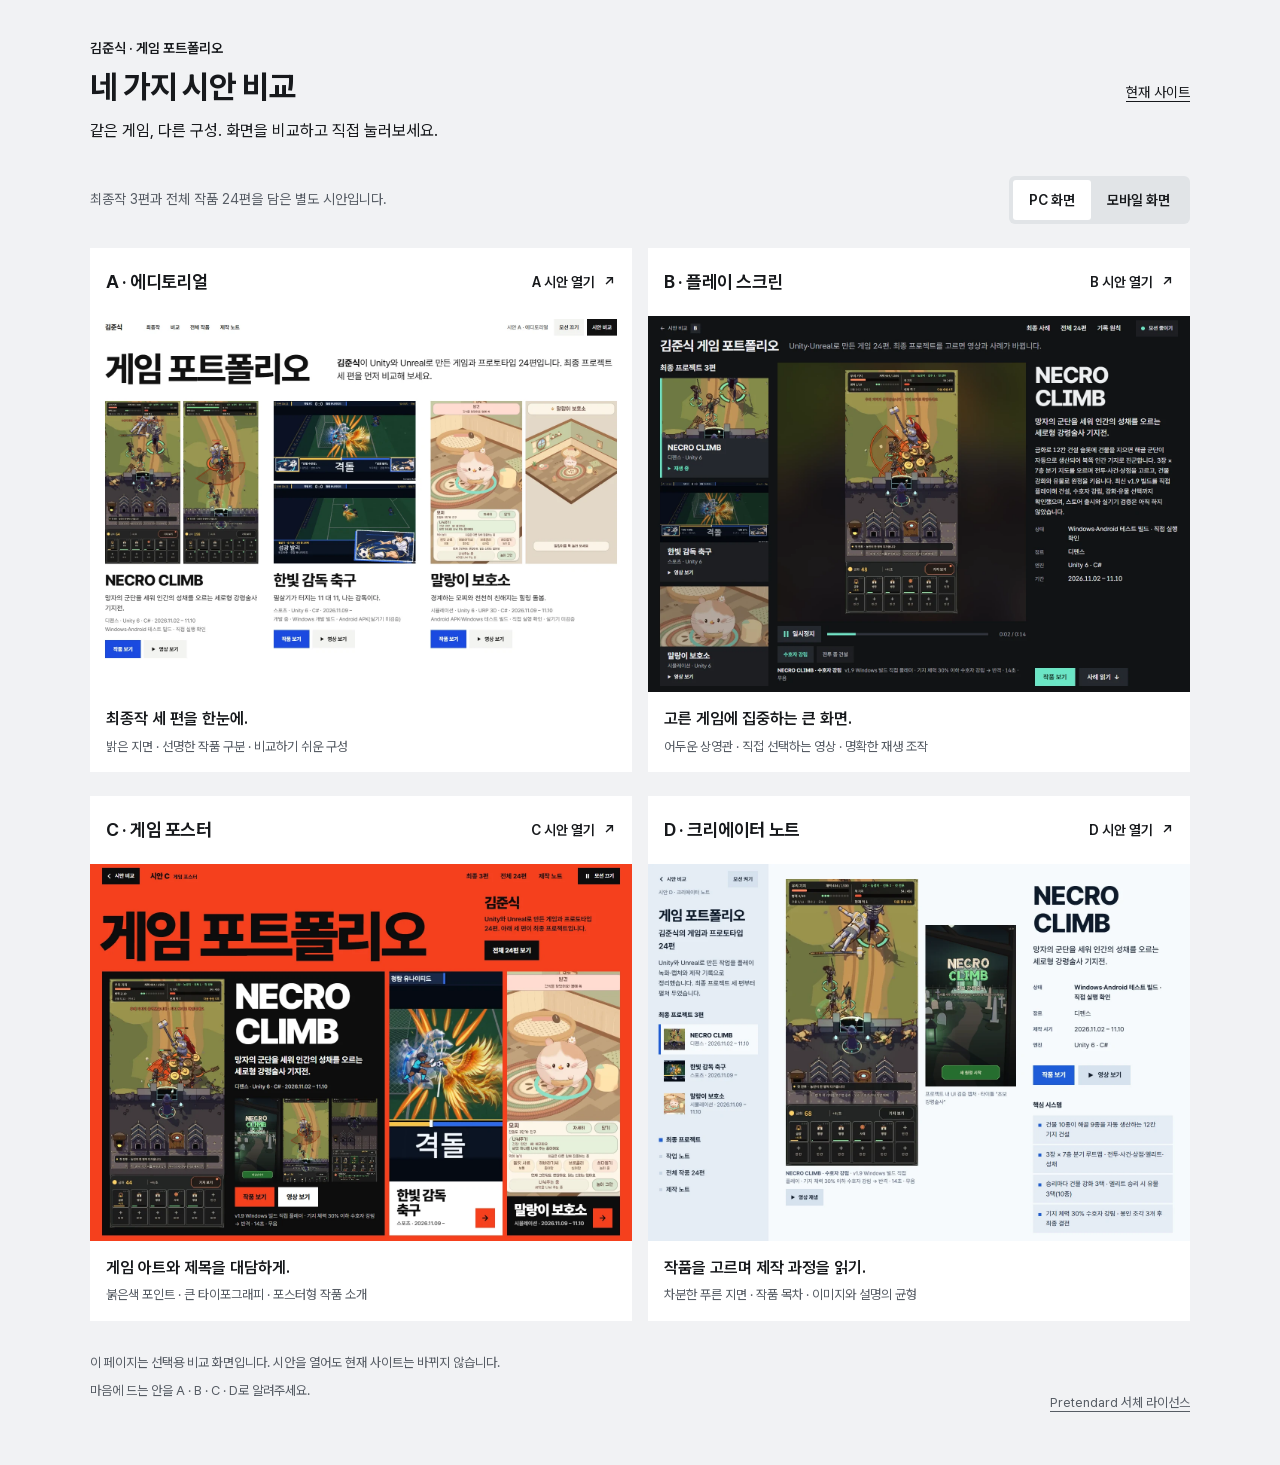
==== concepts/round-2/index.html @ 88f02610 "Add four distinct interactive portfolio design proposals" ====
<!doctype html>
<html lang="ko">
<head>
  <meta charset="utf-8">
  <meta name="viewport" content="width=device-width, initial-scale=1">
  <meta name="robots" content="noindex, nofollow">
  <meta name="theme-color" content="#f1f2f4">
  <title>네 가지 시안 비교 · 김준식 게임 포트폴리오</title>
  <link rel="stylesheet" href="../../fonts/pretendard-variable.css">
  <link rel="stylesheet" href="compare.css">
  <script src="compare.js" defer></script>
</head>
<body>
  <a class="skip" href="#concepts">시안으로 건너뛰기</a>
  <main>
    <header class="intro">
      <div><p class="owner">김준식 · 게임 포트폴리오</p><h1>네 가지 시안 비교</h1><p class="summary">같은 게임, 다른 구성. 화면을 비교하고 직접 눌러보세요.</p></div>
      <a class="current" href="../../">현재 사이트</a>
    </header>
    <section class="toolbar" aria-label="미리보기 설정">
      <p>최종작 3편과 전체 작품 24편을 담은 별도 시안입니다.</p>
      <div class="view-switch" role="group" aria-label="미리보기 화면 크기">
        <button type="button" data-mode="desktop" aria-pressed="true">PC 화면</button>
        <button type="button" data-mode="mobile" aria-pressed="false">모바일 화면</button>
      </div>
    </section>
    <div class="concepts" id="concepts">
      <article class="concept" id="a">
        <header class="concept-heading"><h2>A · 에디토리얼</h2><a href="a/">A 시안 열기 <span aria-hidden="true">↗</span></a></header>
        <button class="preview" type="button" data-preview="a" aria-label="A 에디토리얼 PC 화면 크게 보기"><img src="previews/a-desktop.webp" alt="A 에디토리얼 시안의 실제 PC 화면" width="1440" height="1000"></button>
        <div class="description"><p>최종작 세 편을 한눈에.</p><span>밝은 지면 · 선명한 작품 구분 · 비교하기 쉬운 구성</span></div>
      </article>
      <article class="concept" id="b">
        <header class="concept-heading"><h2>B · 플레이 스크린</h2><a href="b/">B 시안 열기 <span aria-hidden="true">↗</span></a></header>
        <button class="preview" type="button" data-preview="b" aria-label="B 플레이 스크린 PC 화면 크게 보기"><img src="previews/b-desktop.webp" alt="B 플레이 스크린 시안의 실제 PC 화면" width="1440" height="1000"></button>
        <div class="description"><p>고른 게임에 집중하는 큰 화면.</p><span>어두운 상영관 · 직접 선택하는 영상 · 명확한 재생 조작</span></div>
      </article>
      <article class="concept" id="c">
        <header class="concept-heading"><h2>C · 게임 포스터</h2><a href="c/">C 시안 열기 <span aria-hidden="true">↗</span></a></header>
        <button class="preview" type="button" data-preview="c" aria-label="C 게임 포스터 PC 화면 크게 보기"><img src="previews/c-desktop.webp" alt="C 게임 포스터 시안의 실제 PC 화면" width="1440" height="1000"></button>
        <div class="description"><p>게임 아트와 제목을 대담하게.</p><span>붉은색 포인트 · 큰 타이포그래피 · 포스터형 작품 소개</span></div>
      </article>
      <article class="concept" id="d">
        <header class="concept-heading"><h2>D · 크리에이터 노트</h2><a href="d/">D 시안 열기 <span aria-hidden="true">↗</span></a></header>
        <button class="preview" type="button" data-preview="d" aria-label="D 크리에이터 노트 PC 화면 크게 보기"><img src="previews/d-desktop.webp" alt="D 크리에이터 노트 시안의 실제 PC 화면" width="1440" height="1000"></button>
        <div class="description"><p>작품을 고르며 제작 과정을 읽기.</p><span>차분한 푸른 지면 · 작품 목차 · 이미지와 설명의 균형</span></div>
      </article>
    </div>
    <footer><p>이 페이지는 선택용 비교 화면입니다. 시안을 열어도 현재 사이트는 바뀌지 않습니다.</p><p>마음에 드는 안을 A · B · C · D로 알려주세요.</p><a href="../../fonts/LICENSE.txt">Pretendard 서체 라이선스</a></footer>
  </main>
  <dialog id="previewDialog" aria-labelledby="previewTitle">
    <div class="dialog-bar"><h2 id="previewTitle">시안 미리보기</h2><div><a id="previewLink" href="a/">시안 직접 열기</a><button id="closePreview" type="button">닫기 <span aria-hidden="true">×</span></button></div></div>
    <div class="dialog-canvas"><img id="largePreview" alt=""></div>
  </dialog>
</body>
</html>
---- fonts/pretendard-variable.css ----
/*
Copyright (c) 2021 Kil Hyung-jin, with Reserved Font Name Pretendard.
https://github.com/orioncactus/pretendard

This Font Software is licensed under the SIL Open Font License, Version 1.1.
This license is copied below, and is also available with a FAQ at:
http://scripts.sil.org/OFL
*/
/* [0] */
@font-face {
	font-family: 'Pretendard Variable';
	font-style: normal;
	font-display: swap;
	font-weight: 45 920;
	src: url(woff2-dynamic-subset/PretendardVariable.subset.0.woff2) format('woff2-variations');
	unicode-range: U+f9ca-fa0b, U+ff03-ff05, U+ff07, U+ff0a-ff0b, U+ff0d-ff19, U+ff1b, U+ff1d, U+ff20-ff5b, U+ff5d, U+ffe0-ffe3, U+ffe5-ffe6;
}

/* [1] */
@font-face {
	font-family: 'Pretendard Variable';
	font-style: normal;
	font-display: swap;
	font-weight: 45 920;
	src: url(woff2-dynamic-subset/PretendardVariable.subset.1.woff2) format('woff2-variations');
	unicode-range: U+d723-d728, U+d72a-d733, U+d735-d748, U+d74a-d74f, U+d752-d753, U+d755-d757, U+d75a-d75f, U+d762-d764, U+d766-d768, U+d76a-d76b, U+d76d-d76f, U+d771-d787, U+d789-d78b, U+d78d-d78f, U+d791-d797, U+d79a, U+d79c, U+d79e-d7a3, U+f900-f909, U+f90b-f92e;
}

/* [2] */
@font-face {
	font-family: 'Pretendard Variable';
	font-style: normal;
	font-display: swap;
	font-weight: 45 920;
	src: url(woff2-dynamic-subset/PretendardVariable.subset.2.woff2) format('woff2-variations');
	unicode-range: U+d679-d68b, U+d68e-d69e, U+d6a0, U+d6a2-d6a7, U+d6a9-d6c3, U+d6c6-d6c7, U+d6c9-d6cb, U+d6cd-d6d3, U+d6d5-d6d6, U+d6d8-d6e3, U+d6e5-d6e7, U+d6e9-d6fb, U+d6fd-d717, U+d719-d71f, U+d721-d722;
}

/* [3] */
@font-face {
	font-family: 'Pretendard Variable';
	font-style: normal;
	font-display: swap;
	font-weight: 45 920;
	src: url(woff2-dynamic-subset/PretendardVariable.subset.3.woff2) format('woff2-variations');
	unicode-range: U+d5bc-d5c7, U+d5ca-d5cb, U+d5cd-d5cf, U+d5d1-d5d7, U+d5d9-d5da, U+d5dc, U+d5de-d5e3, U+d5e6-d5e7, U+d5e9-d5eb, U+d5ed-d5f6, U+d5f8, U+d5fa-d5ff, U+d602-d603, U+d605-d607, U+d609-d60f, U+d612-d613, U+d616-d61b, U+d61d-d637, U+d63a-d63b, U+d63d-d63f, U+d641-d647, U+d64a-d64c, U+d64e-d653, U+d656-d657, U+d659-d65b, U+d65d-d666, U+d668, U+d66a-d678;
}

/* [4] */
@font-face {
	font-family: 'Pretendard Variable';
	font-style: normal;
	font-display: swap;
	font-weight: 45 920;
	src: url(woff2-dynamic-subset/PretendardVariable.subset.4.woff2) format('woff2-variations');
	unicode-range: U+d507, U+d509-d50b, U+d50d-d513, U+d515-d53b, U+d53e-d53f, U+d541-d543, U+d545-d54c, U+d54e, U+d550, U+d552-d557, U+d55a-d55b, U+d55d-d55f, U+d561-d564, U+d566-d567, U+d56a, U+d56c, U+d56e-d573, U+d576-d577, U+d579-d583, U+d585-d586, U+d58a-d5a4, U+d5a6-d5bb;
}

/* [5] */
@font-face {
	font-family: 'Pretendard Variable';
	font-style: normal;
	font-display: swap;
	font-weight: 45 920;
	src: url(woff2-dynamic-subset/PretendardVariable.subset.5.woff2) format('woff2-variations');
	unicode-range: U+d464-d477, U+d47a-d47b, U+d47d-d47f, U+d481-d487, U+d489-d48a, U+d48c, U+d48e-d4e7, U+d4e9-d503, U+d505-d506;
}

/* [6] */
@font-face {
	font-family: 'Pretendard Variable';
	font-style: normal;
	font-display: swap;
	font-weight: 45 920;
	src: url(woff2-dynamic-subset/PretendardVariable.subset.6.woff2) format('woff2-variations');
	unicode-range: U+d3bf-d3c7, U+d3ca-d3cf, U+d3d1-d3eb, U+d3ee-d3ef, U+d3f1-d3f3, U+d3f5-d3fb, U+d3fd-d400, U+d402-d45b, U+d45d-d463;
}

/* [7] */
@font-face {
	font-family: 'Pretendard Variable';
	font-style: normal;
	font-display: swap;
	font-weight: 45 920;
	src: url(woff2-dynamic-subset/PretendardVariable.subset.7.woff2) format('woff2-variations');
	unicode-range: U+d2ff, U+d302-d304, U+d306-d30b, U+d30f, U+d311-d313, U+d315-d31b, U+d31e, U+d322-d324, U+d326-d327, U+d32a-d32b, U+d32d-d32f, U+d331-d337, U+d339-d33c, U+d33e-d37b, U+d37e-d37f, U+d381-d383, U+d385-d38b, U+d38e-d390, U+d392-d397, U+d39a-d39b, U+d39d-d39f, U+d3a1-d3a7, U+d3a9-d3aa, U+d3ac, U+d3ae-d3b3, U+d3b5-d3b7, U+d3b9-d3bb, U+d3bd-d3be;
}

/* [8] */
@font-face {
	font-family: 'Pretendard Variable';
	font-style: normal;
	font-display: swap;
	font-weight: 45 920;
	src: url(woff2-dynamic-subset/PretendardVariable.subset.8.woff2) format('woff2-variations');
	unicode-range: U+d257-d27f, U+d281-d29b, U+d29d-d29f, U+d2a1-d2ab, U+d2ad-d2b7, U+d2ba-d2bb, U+d2bd-d2bf, U+d2c1-d2c7, U+d2c9-d2ef, U+d2f2-d2f3, U+d2f5-d2f7, U+d2f9-d2fe;
}

/* [9] */
@font-face {
	font-family: 'Pretendard Variable';
	font-style: normal;
	font-display: swap;
	font-weight: 45 920;
	src: url(woff2-dynamic-subset/PretendardVariable.subset.9.woff2) format('woff2-variations');
	unicode-range: U+d1b4, U+d1b6-d1f3, U+d1f5-d22b, U+d22e-d22f, U+d231-d233, U+d235-d23b, U+d23d-d240, U+d242-d256;
}

/* [10] */
@font-face {
	font-family: 'Pretendard Variable';
	font-style: normal;
	font-display: swap;
	font-weight: 45 920;
	src: url(woff2-dynamic-subset/PretendardVariable.subset.10.woff2) format('woff2-variations');
	unicode-range: U+d105-d12f, U+d132-d133, U+d135-d137, U+d139-d13f, U+d141-d142, U+d144, U+d146-d14b, U+d14e-d14f, U+d151-d153, U+d155-d15b, U+d15e-d187, U+d189-d19f, U+d1a2-d1a3, U+d1a5-d1a7, U+d1a9-d1af, U+d1b2-d1b3;
}

/* [11] */
@font-face {
	font-family: 'Pretendard Variable';
	font-style: normal;
	font-display: swap;
	font-weight: 45 920;
	src: url(woff2-dynamic-subset/PretendardVariable.subset.11.woff2) format('woff2-variations');
	unicode-range: U+d04b-d04f, U+d051-d057, U+d059-d06b, U+d06d-d06f, U+d071-d073, U+d075-d07b, U+d07e-d0a3, U+d0a6-d0a7, U+d0a9-d0ab, U+d0ad-d0b3, U+d0b6, U+d0b8, U+d0ba-d0bf, U+d0c2-d0c3, U+d0c5-d0c7, U+d0c9-d0cf, U+d0d2, U+d0d6-d0db, U+d0de-d0df, U+d0e1-d0e3, U+d0e5-d0eb, U+d0ee-d0f0, U+d0f2-d104;
}

/* [12] */
@font-face {
	font-family: 'Pretendard Variable';
	font-style: normal;
	font-display: swap;
	font-weight: 45 920;
	src: url(woff2-dynamic-subset/PretendardVariable.subset.12.woff2) format('woff2-variations');
	unicode-range: U+cfa2-cfc3, U+cfc5-cfdf, U+cfe2-cfe3, U+cfe5-cfe7, U+cfe9-cff4, U+cff6-cffb, U+cffd-cfff, U+d001-d003, U+d005-d017, U+d019-d033, U+d036-d037, U+d039-d03b, U+d03d-d04a;
}

/* [13] */
@font-face {
	font-family: 'Pretendard Variable';
	font-style: normal;
	font-display: swap;
	font-weight: 45 920;
	src: url(woff2-dynamic-subset/PretendardVariable.subset.13.woff2) format('woff2-variations');
	unicode-range: U+cef0-cef3, U+cef6, U+cef9-ceff, U+cf01-cf03, U+cf05-cf07, U+cf09-cf0f, U+cf11-cf12, U+cf14-cf1b, U+cf1d-cf1f, U+cf21-cf2f, U+cf31-cf53, U+cf56-cf57, U+cf59-cf5b, U+cf5d-cf63, U+cf66, U+cf68, U+cf6a-cf6f, U+cf71-cf84, U+cf86-cf8b, U+cf8d-cfa1;
}

/* [14] */
@font-face {
	font-family: 'Pretendard Variable';
	font-style: normal;
	font-display: swap;
	font-weight: 45 920;
	src: url(woff2-dynamic-subset/PretendardVariable.subset.14.woff2) format('woff2-variations');
	unicode-range: U+ce3c-ce57, U+ce5a-ce5b, U+ce5d-ce5f, U+ce61-ce67, U+ce6a, U+ce6c, U+ce6e-ce73, U+ce76-ce77, U+ce79-ce7b, U+ce7d-ce83, U+ce85-ce88, U+ce8a-ce8f, U+ce91-ce93, U+ce95-ce97, U+ce99-ce9f, U+cea2, U+cea4-ceab, U+cead-cee3, U+cee6-cee7, U+cee9-ceeb, U+ceed-ceef;
}

/* [15] */
@font-face {
	font-family: 'Pretendard Variable';
	font-style: normal;
	font-display: swap;
	font-weight: 45 920;
	src: url(woff2-dynamic-subset/PretendardVariable.subset.15.woff2) format('woff2-variations');
	unicode-range: U+cd92-cd93, U+cd96-cd97, U+cd99-cd9b, U+cd9d-cda3, U+cda6-cda8, U+cdaa-cdaf, U+cdb1-cdc3, U+cdc5-cdcb, U+cdcd-cde7, U+cde9-ce03, U+ce05-ce1f, U+ce22-ce34, U+ce36-ce3b;
}

/* [16] */
@font-face {
	font-family: 'Pretendard Variable';
	font-style: normal;
	font-display: swap;
	font-weight: 45 920;
	src: url(woff2-dynamic-subset/PretendardVariable.subset.16.woff2) format('woff2-variations');
	unicode-range: U+ccef-cd07, U+cd0a-cd0b, U+cd0d-cd1a, U+cd1c, U+cd1e-cd2b, U+cd2d-cd5b, U+cd5d-cd77, U+cd79-cd91;
}

/* [17] */
@font-face {
	font-family: 'Pretendard Variable';
	font-style: normal;
	font-display: swap;
	font-weight: 45 920;
	src: url(woff2-dynamic-subset/PretendardVariable.subset.17.woff2) format('woff2-variations');
	unicode-range: U+cc3f-cc43, U+cc46-cc47, U+cc49-cc4b, U+cc4d-cc53, U+cc55-cc58, U+cc5a-cc5f, U+cc61-cc97, U+cc9a-cc9b, U+cc9d-cc9f, U+cca1-cca7, U+ccaa, U+ccac, U+ccae-ccb3, U+ccb6-ccb7, U+ccb9-ccbb, U+ccbd-cccf, U+ccd1-cce3, U+cce5-ccee;
}

/* [18] */
@font-face {
	font-family: 'Pretendard Variable';
	font-style: normal;
	font-display: swap;
	font-weight: 45 920;
	src: url(woff2-dynamic-subset/PretendardVariable.subset.18.woff2) format('woff2-variations');
	unicode-range: U+cb91-cbd3, U+cbd5-cbe3, U+cbe5-cc0b, U+cc0e-cc0f, U+cc11-cc13, U+cc15-cc1b, U+cc1d-cc20, U+cc23-cc27, U+cc2a-cc2b, U+cc2d, U+cc2f, U+cc31-cc37, U+cc3a, U+cc3c;
}

/* [19] */
@font-face {
	font-family: 'Pretendard Variable';
	font-style: normal;
	font-display: swap;
	font-weight: 45 920;
	src: url(woff2-dynamic-subset/PretendardVariable.subset.19.woff2) format('woff2-variations');
	unicode-range: U+caf4-cb47, U+cb4a-cb90;
}

/* [20] */
@font-face {
	font-family: 'Pretendard Variable';
	font-style: normal;
	font-display: swap;
	font-weight: 45 920;
	src: url(woff2-dynamic-subset/PretendardVariable.subset.20.woff2) format('woff2-variations');
	unicode-range: U+ca4a-ca4b, U+ca4e-ca4f, U+ca51-ca53, U+ca55-ca5b, U+ca5d-ca60, U+ca62-ca83, U+ca85-cabb, U+cabe-cabf, U+cac1-cac3, U+cac5-cacb, U+cacd-cad0, U+cad2, U+cad4-cad8, U+cada-caf3;
}

/* [21] */
@font-face {
	font-family: 'Pretendard Variable';
	font-style: normal;
	font-display: swap;
	font-weight: 45 920;
	src: url(woff2-dynamic-subset/PretendardVariable.subset.21.woff2) format('woff2-variations');
	unicode-range: U+c996-c997, U+c99a-c99c, U+c99e-c9bf, U+c9c2-c9c3, U+c9c5-c9c7, U+c9c9-c9cf, U+c9d2, U+c9d4, U+c9d7-c9d8, U+c9db, U+c9de-c9df, U+c9e1-c9e3, U+c9e5-c9e6, U+c9e8-c9eb, U+c9ee-c9f0, U+c9f2-c9f7, U+c9f9-ca0b, U+ca0d-ca28, U+ca2a-ca49;
}

/* [22] */
@font-face {
	font-family: 'Pretendard Variable';
	font-style: normal;
	font-display: swap;
	font-weight: 45 920;
	src: url(woff2-dynamic-subset/PretendardVariable.subset.22.woff2) format('woff2-variations');
	unicode-range: U+c8e9-c8f4, U+c8f6-c8fb, U+c8fe-c8ff, U+c901-c903, U+c905-c90b, U+c90e-c910, U+c912-c917, U+c919-c92b, U+c92d-c94f, U+c951-c953, U+c955-c96b, U+c96d-c973, U+c975-c987, U+c98a-c98b, U+c98d-c98f, U+c991-c995;
}

/* [23] */
@font-face {
	font-family: 'Pretendard Variable';
	font-style: normal;
	font-display: swap;
	font-weight: 45 920;
	src: url(woff2-dynamic-subset/PretendardVariable.subset.23.woff2) format('woff2-variations');
	unicode-range: U+c841-c84b, U+c84d-c86f, U+c872-c873, U+c875-c877, U+c879-c87f, U+c882-c884, U+c887-c88a, U+c88d-c8c3, U+c8c5-c8df, U+c8e1-c8e8;
}

/* [24] */
@font-face {
	font-family: 'Pretendard Variable';
	font-style: normal;
	font-display: swap;
	font-weight: 45 920;
	src: url(woff2-dynamic-subset/PretendardVariable.subset.24.woff2) format('woff2-variations');
	unicode-range: U+c779-c77b, U+c77e-c782, U+c786, U+c78b, U+c78d, U+c78f, U+c792-c793, U+c795, U+c797, U+c799-c79f, U+c7a2, U+c7a7-c7ab, U+c7ae-c7bb, U+c7bd-c7c0, U+c7c2-c7c7, U+c7c9-c7dc, U+c7de-c7ff, U+c802-c803, U+c805-c807, U+c809, U+c80b-c80f, U+c812, U+c814, U+c817-c81b, U+c81e-c81f, U+c821-c823, U+c825-c82e, U+c830-c837, U+c839-c83b, U+c83d-c840;
}

/* [25] */
@font-face {
	font-family: 'Pretendard Variable';
	font-style: normal;
	font-display: swap;
	font-weight: 45 920;
	src: url(woff2-dynamic-subset/PretendardVariable.subset.25.woff2) format('woff2-variations');
	unicode-range: U+c6bb-c6bf, U+c6c2, U+c6c4, U+c6c6-c6cb, U+c6ce-c6cf, U+c6d1-c6d3, U+c6d5-c6db, U+c6dd-c6df, U+c6e1-c6e7, U+c6e9-c6eb, U+c6ed-c6ef, U+c6f1-c6f8, U+c6fa-c703, U+c705-c707, U+c709-c70b, U+c70d-c716, U+c718, U+c71a-c71f, U+c722-c723, U+c725-c727, U+c729-c734, U+c736-c73b, U+c73e-c73f, U+c741-c743, U+c745-c74b, U+c74e-c750, U+c752-c757, U+c759-c773, U+c776-c777;
}

/* [26] */
@font-face {
	font-family: 'Pretendard Variable';
	font-style: normal;
	font-display: swap;
	font-weight: 45 920;
	src: url(woff2-dynamic-subset/PretendardVariable.subset.26.woff2) format('woff2-variations');
	unicode-range: U+c5f5-c5fb, U+c5fe, U+c602-c605, U+c607, U+c609-c60f, U+c611-c61a, U+c61c-c623, U+c626-c627, U+c629-c62b, U+c62d, U+c62f-c632, U+c636, U+c638, U+c63a-c63f, U+c642-c643, U+c645-c647, U+c649-c652, U+c656-c65b, U+c65d-c65f, U+c661-c663, U+c665-c677, U+c679-c67b, U+c67d-c693, U+c696-c697, U+c699-c69b, U+c69d-c6a3, U+c6a6, U+c6a8, U+c6aa-c6af, U+c6b2-c6b3, U+c6b5-c6b7, U+c6b9-c6ba;
}

/* [27] */
@font-face {
	font-family: 'Pretendard Variable';
	font-style: normal;
	font-display: swap;
	font-weight: 45 920;
	src: url(woff2-dynamic-subset/PretendardVariable.subset.27.woff2) format('woff2-variations');
	unicode-range: U+c517-c527, U+c52a-c52b, U+c52d-c52f, U+c531-c538, U+c53a, U+c53c, U+c53e-c543, U+c546-c547, U+c54b, U+c54d-c552, U+c556, U+c55a-c55b, U+c55d, U+c55f, U+c562-c563, U+c565-c567, U+c569-c56f, U+c572, U+c574, U+c576-c57b, U+c57e-c57f, U+c581-c583, U+c585-c586, U+c588-c58b, U+c58e, U+c590, U+c592-c596, U+c599-c5b3, U+c5b6-c5b7, U+c5ba, U+c5be-c5c3, U+c5ca-c5cb, U+c5cd, U+c5cf, U+c5d2-c5d3, U+c5d5-c5d7, U+c5d9-c5df, U+c5e1-c5e2, U+c5e4, U+c5e6-c5eb, U+c5ef, U+c5f1-c5f3;
}

/* [28] */
@font-face {
	font-family: 'Pretendard Variable';
	font-style: normal;
	font-display: swap;
	font-weight: 45 920;
	src: url(woff2-dynamic-subset/PretendardVariable.subset.28.woff2) format('woff2-variations');
	unicode-range: U+c475-c4ef, U+c4f2-c4f3, U+c4f5-c4f7, U+c4f9-c4ff, U+c502-c50b, U+c50d-c516;
}

/* [29] */
@font-face {
	font-family: 'Pretendard Variable';
	font-style: normal;
	font-display: swap;
	font-weight: 45 920;
	src: url(woff2-dynamic-subset/PretendardVariable.subset.29.woff2) format('woff2-variations');
	unicode-range: U+c3d0-c3d7, U+c3da-c3db, U+c3dd-c3de, U+c3e1-c3ec, U+c3ee-c3f3, U+c3f5-c42b, U+c42d-c463, U+c466-c474;
}

/* [30] */
@font-face {
	font-family: 'Pretendard Variable';
	font-style: normal;
	font-display: swap;
	font-weight: 45 920;
	src: url(woff2-dynamic-subset/PretendardVariable.subset.30.woff2) format('woff2-variations');
	unicode-range: U+c32b-c367, U+c36a-c36b, U+c36d-c36f, U+c371-c377, U+c37a-c37b, U+c37e-c383, U+c385-c387, U+c389-c3cf;
}

/* [31] */
@font-face {
	font-family: 'Pretendard Variable';
	font-style: normal;
	font-display: swap;
	font-weight: 45 920;
	src: url(woff2-dynamic-subset/PretendardVariable.subset.31.woff2) format('woff2-variations');
	unicode-range: U+c26a-c26b, U+c26d-c26f, U+c271-c273, U+c275-c27b, U+c27e-c287, U+c289-c28f, U+c291-c297, U+c299-c29a, U+c29c-c2a3, U+c2a5-c2a7, U+c2a9-c2ab, U+c2ad-c2b3, U+c2b6, U+c2b8, U+c2ba-c2bb, U+c2bd-c2db, U+c2de-c2df, U+c2e1-c2e2, U+c2e5-c2ea, U+c2ee, U+c2f0, U+c2f2-c2f5, U+c2f7, U+c2fa-c2fb, U+c2fd-c2ff, U+c301-c307, U+c309-c30c, U+c30e-c312, U+c315-c323, U+c325-c328, U+c32a;
}

/* [32] */
@font-face {
	font-family: 'Pretendard Variable';
	font-style: normal;
	font-display: swap;
	font-weight: 45 920;
	src: url(woff2-dynamic-subset/PretendardVariable.subset.32.woff2) format('woff2-variations');
	unicode-range: U+c1bc-c1c3, U+c1c5-c1df, U+c1e1-c1fb, U+c1fd-c203, U+c205-c20c, U+c20e, U+c210-c217, U+c21a-c21b, U+c21d-c21e, U+c221-c227, U+c229-c22a, U+c22c, U+c22e, U+c230, U+c233-c24f, U+c251-c257, U+c259-c269;
}

/* [33] */
@font-face {
	font-family: 'Pretendard Variable';
	font-style: normal;
	font-display: swap;
	font-weight: 45 920;
	src: url(woff2-dynamic-subset/PretendardVariable.subset.33.woff2) format('woff2-variations');
	unicode-range: U+c101-c11b, U+c11f, U+c121-c123, U+c125-c12b, U+c12e, U+c132-c137, U+c13a-c13b, U+c13d-c13f, U+c141-c147, U+c14a, U+c14c-c153, U+c155-c157, U+c159-c15b, U+c15d-c166, U+c169-c16f, U+c171-c177, U+c179-c18b, U+c18e-c18f, U+c191-c193, U+c195-c19b, U+c19d-c19e, U+c1a0, U+c1a2-c1a4, U+c1a6-c1bb;
}

/* [34] */
@font-face {
	font-family: 'Pretendard Variable';
	font-style: normal;
	font-display: swap;
	font-weight: 45 920;
	src: url(woff2-dynamic-subset/PretendardVariable.subset.34.woff2) format('woff2-variations');
	unicode-range: U+c049-c057, U+c059-c05b, U+c05d-c05f, U+c061-c067, U+c069-c08f, U+c091-c0ab, U+c0ae-c0af, U+c0b1-c0b3, U+c0b5, U+c0b7-c0bb, U+c0be, U+c0c2-c0c7, U+c0ca-c0cb, U+c0cd-c0cf, U+c0d1-c0d7, U+c0d9-c0da, U+c0dc, U+c0de-c0e3, U+c0e5-c0eb, U+c0ed-c0f3, U+c0f6, U+c0f8, U+c0fa-c0ff;
}

/* [35] */
@font-face {
	font-family: 'Pretendard Variable';
	font-style: normal;
	font-display: swap;
	font-weight: 45 920;
	src: url(woff2-dynamic-subset/PretendardVariable.subset.35.woff2) format('woff2-variations');
	unicode-range: U+bfa7-bfaf, U+bfb1-bfc4, U+bfc6-bfcb, U+bfce-bfcf, U+bfd1-bfd3, U+bfd5-bfdb, U+bfdd-c048;
}

/* [36] */
@font-face {
	font-family: 'Pretendard Variable';
	font-style: normal;
	font-display: swap;
	font-weight: 45 920;
	src: url(woff2-dynamic-subset/PretendardVariable.subset.36.woff2) format('woff2-variations');
	unicode-range: U+bf07, U+bf09-bf3f, U+bf41-bf4f, U+bf52-bf54, U+bf56-bfa6;
}

/* [37] */
@font-face {
	font-family: 'Pretendard Variable';
	font-style: normal;
	font-display: swap;
	font-weight: 45 920;
	src: url(woff2-dynamic-subset/PretendardVariable.subset.37.woff2) format('woff2-variations');
	unicode-range: U+be56, U+be58, U+be5c-be5f, U+be62-be63, U+be65-be67, U+be69-be74, U+be76-be7b, U+be7e-be7f, U+be81-be8e, U+be90, U+be92-bea7, U+bea9-becf, U+bed2-bed3, U+bed5-bed6, U+bed9-bee3, U+bee6-bf06;
}

/* [38] */
@font-face {
	font-family: 'Pretendard Variable';
	font-style: normal;
	font-display: swap;
	font-weight: 45 920;
	src: url(woff2-dynamic-subset/PretendardVariable.subset.38.woff2) format('woff2-variations');
	unicode-range: U+bdb0-bdd3, U+bdd5-bdef, U+bdf1-be0b, U+be0d-be0f, U+be11-be13, U+be15-be43, U+be46-be47, U+be49-be4b, U+be4d-be53;
}

/* [39] */
@font-face {
	font-family: 'Pretendard Variable';
	font-style: normal;
	font-display: swap;
	font-weight: 45 920;
	src: url(woff2-dynamic-subset/PretendardVariable.subset.39.woff2) format('woff2-variations');
	unicode-range: U+bd03, U+bd06, U+bd08, U+bd0a-bd0f, U+bd11-bd22, U+bd25-bd47, U+bd49-bd58, U+bd5a-bd7f, U+bd82-bd83, U+bd85-bd87, U+bd8a-bd8f, U+bd91-bd92, U+bd94, U+bd96-bd98, U+bd9a-bdaf;
}

/* [40] */
@font-face {
	font-family: 'Pretendard Variable';
	font-style: normal;
	font-display: swap;
	font-weight: 45 920;
	src: url(woff2-dynamic-subset/PretendardVariable.subset.40.woff2) format('woff2-variations');
	unicode-range: U+bc4e-bc83, U+bc86-bc87, U+bc89-bc8b, U+bc8d-bc93, U+bc96, U+bc98, U+bc9b-bc9f, U+bca2-bca3, U+bca5-bca7, U+bca9-bcb2, U+bcb4-bcbb, U+bcbe-bcbf, U+bcc1-bcc3, U+bcc5-bccc, U+bcce-bcd0, U+bcd2-bcd4, U+bcd6-bcf3, U+bcf7, U+bcf9-bcfb, U+bcfd-bd02;
}

/* [41] */
@font-face {
	font-family: 'Pretendard Variable';
	font-style: normal;
	font-display: swap;
	font-weight: 45 920;
	src: url(woff2-dynamic-subset/PretendardVariable.subset.41.woff2) format('woff2-variations');
	unicode-range: U+bb90-bba3, U+bba5-bbab, U+bbad-bbbf, U+bbc1-bbf7, U+bbfa-bbfb, U+bbfd-bbfe, U+bc01-bc07, U+bc09-bc0a, U+bc0e, U+bc10, U+bc12-bc13, U+bc17, U+bc19-bc1a, U+bc1e, U+bc20-bc23, U+bc26, U+bc28, U+bc2a-bc2c, U+bc2e-bc2f, U+bc32-bc33, U+bc35-bc37, U+bc39-bc3f, U+bc41-bc42, U+bc44, U+bc46-bc48, U+bc4a-bc4d;
}

/* [42] */
@font-face {
	font-family: 'Pretendard Variable';
	font-style: normal;
	font-display: swap;
	font-weight: 45 920;
	src: url(woff2-dynamic-subset/PretendardVariable.subset.42.woff2) format('woff2-variations');
	unicode-range: U+bae6-bafb, U+bafd-bb17, U+bb19-bb33, U+bb37, U+bb39-bb3a, U+bb3d-bb43, U+bb45-bb46, U+bb48, U+bb4a-bb4f, U+bb51-bb53, U+bb55-bb57, U+bb59-bb62, U+bb64-bb8f;
}

/* [43] */
@font-face {
	font-family: 'Pretendard Variable';
	font-style: normal;
	font-display: swap;
	font-weight: 45 920;
	src: url(woff2-dynamic-subset/PretendardVariable.subset.43.woff2) format('woff2-variations');
	unicode-range: U+ba30-ba37, U+ba3a-ba3b, U+ba3d-ba3f, U+ba41-ba47, U+ba49-ba4a, U+ba4c, U+ba4e-ba53, U+ba56-ba57, U+ba59-ba5b, U+ba5d-ba63, U+ba65-ba66, U+ba68-ba6f, U+ba71-ba73, U+ba75-ba77, U+ba79-ba84, U+ba86, U+ba88-baa7, U+baaa, U+baad-baaf, U+bab1-bab7, U+baba, U+babc, U+babe-bae5;
}

/* [44] */
@font-face {
	font-family: 'Pretendard Variable';
	font-style: normal;
	font-display: swap;
	font-weight: 45 920;
	src: url(woff2-dynamic-subset/PretendardVariable.subset.44.woff2) format('woff2-variations');
	unicode-range: U+b96e-b973, U+b976-b977, U+b979-b97b, U+b97d-b983, U+b986, U+b988, U+b98a-b98d, U+b98f-b9ab, U+b9ae-b9af, U+b9b1-b9b3, U+b9b5-b9bb, U+b9be, U+b9c0, U+b9c2-b9c7, U+b9ca-b9cb, U+b9cd, U+b9d2-b9d7, U+b9da, U+b9dc, U+b9df-b9e0, U+b9e2, U+b9e6-b9e7, U+b9e9-b9f3, U+b9f6, U+b9f8, U+b9fb-ba2f;
}

/* [45] */
@font-face {
	font-family: 'Pretendard Variable';
	font-style: normal;
	font-display: swap;
	font-weight: 45 920;
	src: url(woff2-dynamic-subset/PretendardVariable.subset.45.woff2) format('woff2-variations');
	unicode-range: U+b8bf-b8cb, U+b8cd-b8e0, U+b8e2-b8e7, U+b8ea-b8eb, U+b8ed-b8ef, U+b8f1-b8f7, U+b8fa, U+b8fc, U+b8fe-b903, U+b905-b917, U+b919-b91f, U+b921-b93b, U+b93d-b957, U+b95a-b95b, U+b95d-b95f, U+b961-b967, U+b969-b96c;
}

/* [46] */
@font-face {
	font-family: 'Pretendard Variable';
	font-style: normal;
	font-display: swap;
	font-weight: 45 920;
	src: url(woff2-dynamic-subset/PretendardVariable.subset.46.woff2) format('woff2-variations');
	unicode-range: U+b80d-b80f, U+b811-b817, U+b81a, U+b81c-b823, U+b826-b827, U+b829-b82b, U+b82d-b833, U+b836, U+b83a-b83f, U+b841-b85b, U+b85e-b85f, U+b861-b863, U+b865-b86b, U+b86e, U+b870, U+b872-b8af, U+b8b1-b8be;
}

/* [47] */
@font-face {
	font-family: 'Pretendard Variable';
	font-style: normal;
	font-display: swap;
	font-weight: 45 920;
	src: url(woff2-dynamic-subset/PretendardVariable.subset.47.woff2) format('woff2-variations');
	unicode-range: U+b74d-b75f, U+b761-b763, U+b765-b774, U+b776-b77b, U+b77e-b77f, U+b781-b783, U+b785-b78b, U+b78e, U+b792-b796, U+b79a-b79b, U+b79d-b7a7, U+b7aa, U+b7ae-b7b3, U+b7b6-b7c8, U+b7ca-b7eb, U+b7ee-b7ef, U+b7f1-b7f3, U+b7f5-b7fb, U+b7fe, U+b802-b806, U+b80a-b80b;
}

/* [48] */
@font-face {
	font-family: 'Pretendard Variable';
	font-style: normal;
	font-display: swap;
	font-weight: 45 920;
	src: url(woff2-dynamic-subset/PretendardVariable.subset.48.woff2) format('woff2-variations');
	unicode-range: U+b6a7-b6aa, U+b6ac-b6b0, U+b6b2-b6ef, U+b6f1-b727, U+b72a-b72b, U+b72d-b72e, U+b731-b737, U+b739-b73a, U+b73c-b743, U+b745-b74c;
}

/* [49] */
@font-face {
	font-family: 'Pretendard Variable';
	font-style: normal;
	font-display: swap;
	font-weight: 45 920;
	src: url(woff2-dynamic-subset/PretendardVariable.subset.49.woff2) format('woff2-variations');
	unicode-range: U+b605-b60f, U+b612-b617, U+b619-b624, U+b626-b69b, U+b69e-b6a3, U+b6a5-b6a6;
}

/* [50] */
@font-face {
	font-family: 'Pretendard Variable';
	font-style: normal;
	font-display: swap;
	font-weight: 45 920;
	src: url(woff2-dynamic-subset/PretendardVariable.subset.50.woff2) format('woff2-variations');
	unicode-range: U+b55f, U+b562-b583, U+b585-b59f, U+b5a2-b5a3, U+b5a5-b5a7, U+b5a9-b5b2, U+b5b5-b5ba, U+b5bd-b604;
}

/* [51] */
@font-face {
	font-family: 'Pretendard Variable';
	font-style: normal;
	font-display: swap;
	font-weight: 45 920;
	src: url(woff2-dynamic-subset/PretendardVariable.subset.51.woff2) format('woff2-variations');
	unicode-range: U+b4a5-b4b6, U+b4b8-b4bf, U+b4c1-b4c7, U+b4c9-b4db, U+b4de-b4df, U+b4e1-b4e2, U+b4e5-b4eb, U+b4ee, U+b4f0, U+b4f2-b513, U+b516-b517, U+b519-b51a, U+b51d-b523, U+b526, U+b528, U+b52b-b52f, U+b532-b533, U+b535-b537, U+b539-b53f, U+b541-b544, U+b546-b54b, U+b54d-b54f, U+b551-b55b, U+b55d-b55e;
}

/* [52] */
@font-face {
	font-family: 'Pretendard Variable';
	font-style: normal;
	font-display: swap;
	font-weight: 45 920;
	src: url(woff2-dynamic-subset/PretendardVariable.subset.52.woff2) format('woff2-variations');
	unicode-range: U+b3f8-b3fb, U+b3fd-b40f, U+b411-b417, U+b419-b41b, U+b41d-b41f, U+b421-b427, U+b42a-b42b, U+b42d-b44f, U+b452-b453, U+b455-b457, U+b459-b45f, U+b462-b464, U+b466-b46b, U+b46d-b47f, U+b481-b4a3;
}

/* [53] */
@font-face {
	font-family: 'Pretendard Variable';
	font-style: normal;
	font-display: swap;
	font-weight: 45 920;
	src: url(woff2-dynamic-subset/PretendardVariable.subset.53.woff2) format('woff2-variations');
	unicode-range: U+b342-b353, U+b356-b357, U+b359-b35b, U+b35d-b35e, U+b360-b363, U+b366, U+b368, U+b36a-b36d, U+b36f, U+b372-b373, U+b375-b377, U+b379-b37f, U+b381-b382, U+b384, U+b386-b38b, U+b38d-b3c3, U+b3c6-b3c7, U+b3c9-b3ca, U+b3cd-b3d3, U+b3d6, U+b3d8, U+b3da-b3f7;
}

/* [54] */
@font-face {
	font-family: 'Pretendard Variable';
	font-style: normal;
	font-display: swap;
	font-weight: 45 920;
	src: url(woff2-dynamic-subset/PretendardVariable.subset.54.woff2) format('woff2-variations');
	unicode-range: U+b27c-b283, U+b285-b28f, U+b292-b293, U+b295-b297, U+b29a-b29f, U+b2a1-b2a4, U+b2a7-b2a9, U+b2ab, U+b2ad-b2c7, U+b2ca-b2cb, U+b2cd-b2cf, U+b2d1-b2d7, U+b2da, U+b2dc, U+b2de-b2e3, U+b2e7, U+b2e9-b2ea, U+b2ef-b2f3, U+b2f6, U+b2f8, U+b2fa-b2fb, U+b2fd-b2fe, U+b302-b303, U+b305-b307, U+b309-b30f, U+b312, U+b316-b31b, U+b31d-b341;
}

/* [55] */
@font-face {
	font-family: 'Pretendard Variable';
	font-style: normal;
	font-display: swap;
	font-weight: 45 920;
	src: url(woff2-dynamic-subset/PretendardVariable.subset.55.woff2) format('woff2-variations');
	unicode-range: U+b1d6-b1e7, U+b1e9-b1fc, U+b1fe-b203, U+b206-b207, U+b209-b20b, U+b20d-b213, U+b216-b21f, U+b221-b257, U+b259-b273, U+b275-b27b;
}

/* [56] */
@font-face {
	font-family: 'Pretendard Variable';
	font-style: normal;
	font-display: swap;
	font-weight: 45 920;
	src: url(woff2-dynamic-subset/PretendardVariable.subset.56.woff2) format('woff2-variations');
	unicode-range: U+b120-b122, U+b126-b127, U+b129-b12b, U+b12d-b133, U+b136, U+b138, U+b13a-b13f, U+b142-b143, U+b145-b14f, U+b151-b153, U+b156-b157, U+b159-b177, U+b17a-b17b, U+b17d-b17f, U+b181-b187, U+b189-b18c, U+b18e-b191, U+b195-b1a7, U+b1a9-b1cb, U+b1cd-b1d5;
}

/* [57] */
@font-face {
	font-family: 'Pretendard Variable';
	font-style: normal;
	font-display: swap;
	font-weight: 45 920;
	src: url(woff2-dynamic-subset/PretendardVariable.subset.57.woff2) format('woff2-variations');
	unicode-range: U+b05f-b07b, U+b07e-b07f, U+b081-b083, U+b085-b08b, U+b08d-b097, U+b09b, U+b09d-b09f, U+b0a2-b0a7, U+b0aa, U+b0b0, U+b0b2, U+b0b6-b0b7, U+b0b9-b0bb, U+b0bd-b0c3, U+b0c6-b0c7, U+b0ca-b0cf, U+b0d1-b0df, U+b0e1-b0e4, U+b0e6-b107, U+b10a-b10b, U+b10d-b10f, U+b111-b112, U+b114-b117, U+b119-b11a, U+b11c-b11f;
}

/* [58] */
@font-face {
	font-family: 'Pretendard Variable';
	font-style: normal;
	font-display: swap;
	font-weight: 45 920;
	src: url(woff2-dynamic-subset/PretendardVariable.subset.58.woff2) format('woff2-variations');
	unicode-range: U+afac-afb7, U+afba-afbb, U+afbd-afbf, U+afc1-afc6, U+afca-afcc, U+afce-afd3, U+afd5-afe7, U+afe9-afef, U+aff1-b00b, U+b00d-b00f, U+b011-b013, U+b015-b01b, U+b01d-b027, U+b029-b043, U+b045-b047, U+b049, U+b04b, U+b04d-b052, U+b055-b056, U+b058-b05c, U+b05e;
}

/* [59] */
@font-face {
	font-family: 'Pretendard Variable';
	font-style: normal;
	font-display: swap;
	font-weight: 45 920;
	src: url(woff2-dynamic-subset/PretendardVariable.subset.59.woff2) format('woff2-variations');
	unicode-range: U+af03-af07, U+af09-af2b, U+af2e-af33, U+af35-af3b, U+af3e-af40, U+af44-af47, U+af4a-af5c, U+af5e-af63, U+af65-af7f, U+af81-afab;
}

/* [60] */
@font-face {
	font-family: 'Pretendard Variable';
	font-style: normal;
	font-display: swap;
	font-weight: 45 920;
	src: url(woff2-dynamic-subset/PretendardVariable.subset.60.woff2) format('woff2-variations');
	unicode-range: U+ae56-ae5b, U+ae5e-ae60, U+ae62-ae64, U+ae66-ae67, U+ae69-ae6b, U+ae6d-ae83, U+ae85-aebb, U+aebf, U+aec1-aec3, U+aec5-aecb, U+aece, U+aed0, U+aed2-aed7, U+aed9-aef3, U+aef5-af02;
}

/* [61] */
@font-face {
	font-family: 'Pretendard Variable';
	font-style: normal;
	font-display: swap;
	font-weight: 45 920;
	src: url(woff2-dynamic-subset/PretendardVariable.subset.61.woff2) format('woff2-variations');
	unicode-range: U+ad9c-ada3, U+ada5-adbf, U+adc1-adc3, U+adc5-adc7, U+adc9-add2, U+add4-addb, U+addd-addf, U+ade1-ade3, U+ade5-adf7, U+adfa-adfb, U+adfd-adff, U+ae02-ae07, U+ae0a, U+ae0c, U+ae0e-ae13, U+ae15-ae2f, U+ae31-ae33, U+ae35-ae37, U+ae39-ae3f, U+ae42, U+ae44, U+ae46-ae49, U+ae4b, U+ae4f, U+ae51-ae53, U+ae55;
}

/* [62] */
@font-face {
	font-family: 'Pretendard Variable';
	font-style: normal;
	font-display: swap;
	font-weight: 45 920;
	src: url(woff2-dynamic-subset/PretendardVariable.subset.62.woff2) format('woff2-variations');
	unicode-range: U+ace2-ace3, U+ace5-ace6, U+ace9-acef, U+acf2, U+acf4, U+acf7-acfb, U+acfe-acff, U+ad01-ad03, U+ad05-ad0b, U+ad0d-ad10, U+ad12-ad1b, U+ad1d-ad33, U+ad35-ad48, U+ad4a-ad4f, U+ad51-ad6b, U+ad6e-ad6f, U+ad71-ad72, U+ad77-ad7c, U+ad7e, U+ad80, U+ad82-ad87, U+ad89-ad8b, U+ad8d-ad8f, U+ad91-ad9b;
}

/* [63] */
@font-face {
	font-family: 'Pretendard Variable';
	font-style: normal;
	font-display: swap;
	font-weight: 45 920;
	src: url(woff2-dynamic-subset/PretendardVariable.subset.63.woff2) format('woff2-variations');
	unicode-range: U+ac25-ac2c, U+ac2e, U+ac30, U+ac32-ac37, U+ac39-ac3f, U+ac41-ac4c, U+ac4e-ac6f, U+ac72-ac73, U+ac75-ac76, U+ac79-ac7f, U+ac82, U+ac84-ac88, U+ac8a-ac8b, U+ac8d-ac8f, U+ac91-ac93, U+ac95-ac9b, U+ac9d-ac9e, U+aca1-aca7, U+acab, U+acad-acaf, U+acb1-acb7, U+acba-acbb, U+acbe-acc0, U+acc2-acc3, U+acc5-acdf;
}

/* [64] */
@font-face {
	font-family: 'Pretendard Variable';
	font-style: normal;
	font-display: swap;
	font-weight: 45 920;
	src: url(woff2-dynamic-subset/PretendardVariable.subset.64.woff2) format('woff2-variations');
	unicode-range: U+99df, U+99ed, U+99f1, U+99ff, U+9a01, U+9a08, U+9a0e-9a0f, U+9a19, U+9a2b, U+9a30, U+9a36-9a37, U+9a40, U+9a43, U+9a45, U+9a4d, U+9a55, U+9a57, U+9a5a-9a5b, U+9a5f, U+9a62, U+9a65, U+9a69-9a6a, U+9aa8, U+9ab8, U+9ad3, U+9ae5, U+9aee, U+9b1a, U+9b27, U+9b2a, U+9b31, U+9b3c, U+9b41-9b45, U+9b4f, U+9b54, U+9b5a, U+9b6f, U+9b8e, U+9b91, U+9b9f, U+9bab, U+9bae, U+9bc9, U+9bd6, U+9be4, U+9be8, U+9c0d, U+9c10, U+9c12, U+9c15, U+9c25, U+9c32, U+9c3b, U+9c47, U+9c49, U+9c57, U+9ce5, U+9ce7, U+9ce9, U+9cf3-9cf4, U+9cf6, U+9d09, U+9d1b, U+9d26, U+9d28, U+9d3b, U+9d51, U+9d5d, U+9d60-9d61, U+9d6c, U+9d72, U+9da9, U+9daf, U+9db4, U+9dc4, U+9dd7, U+9df2, U+9df8-9dfa, U+9e1a, U+9e1e, U+9e75, U+9e79, U+9e7d, U+9e7f, U+9e92-9e93, U+9e97, U+9e9d, U+9e9f, U+9ea5, U+9eb4-9eb5, U+9ebb, U+9ebe, U+9ec3, U+9ecd-9ece, U+9ed4, U+9ed8, U+9edb-9edc, U+9ede, U+9ee8, U+9ef4, U+9f07-9f08, U+9f0e, U+9f13, U+9f20, U+9f3b, U+9f4a-9f4b, U+9f4e, U+9f52, U+9f5f, U+9f61, U+9f67, U+9f6a, U+9f6c, U+9f77, U+9f8d, U+9f90, U+9f95, U+9f9c, U+ac02-ac03, U+ac05-ac06, U+ac09-ac0f, U+ac17-ac18, U+ac1b, U+ac1e-ac1f, U+ac21-ac23;
}

/* [65] */
@font-face {
	font-family: 'Pretendard Variable';
	font-style: normal;
	font-display: swap;
	font-weight: 45 920;
	src: url(woff2-dynamic-subset/PretendardVariable.subset.65.woff2) format('woff2-variations');
	unicode-range: U+338c-339c, U+339f-33a0, U+33a2-33cb, U+33cf-33d0, U+33d3, U+33d6, U+33d8, U+33db-33dd, U+4e01, U+4e03, U+4e07-4e08, U+4e11, U+4e14-4e15, U+4e18-4e19, U+4e1e, U+4e32, U+4e38-4e39, U+4e42-4e43, U+4e45, U+4e4d-4e4f, U+4e56, U+4e58-4e59, U+4e5d-4e5e, U+4e6b, U+4e6d, U+4e73, U+4e76-4e77, U+4e7e, U+4e82, U+4e86, U+4e88, U+4e8e, U+4e90-4e92, U+4e94-4e95, U+4e98, U+4e9b, U+4e9e, U+4ea1-4ea2, U+4ea4-4ea6, U+4ea8, U+4eab, U+4ead-4eae, U+4eb6, U+4ec0-4ec1, U+4ec4, U+4ec7, U+4ecb, U+4ecd, U+4ed4-4ed5, U+4ed7-4ed9, U+4edd, U+4edf, U+4ee4, U+4ef0, U+4ef2, U+4ef6-4ef7, U+4efb, U+4f01, U+4f09, U+4f0b, U+4f0d-4f11, U+4f2f, U+4f34, U+4f36, U+4f38, U+4f3a, U+4f3c-4f3d;
}

/* [66] */
@font-face {
	font-family: 'Pretendard Variable';
	font-style: normal;
	font-display: swap;
	font-weight: 45 920;
	src: url(woff2-dynamic-subset/PretendardVariable.subset.66.woff2) format('woff2-variations');
	unicode-range: U+3136, U+3138, U+313a-3140, U+3143-3144, U+3150, U+3152, U+3154-3156, U+3158-315b, U+315d-315f, U+3162, U+3164-318c, U+318e, U+3200-321b, U+3231, U+3239, U+3251-325a, U+3260-327b, U+327e-327f, U+328a-3290, U+3294, U+329e, U+32a5, U+3380-3384, U+3388-338b;
}

/* [67] */
@font-face {
	font-family: 'Pretendard Variable';
	font-style: normal;
	font-display: swap;
	font-weight: 45 920;
	src: url(woff2-dynamic-subset/PretendardVariable.subset.67.woff2) format('woff2-variations');
	unicode-range: U+2f7d, U+2f7f-2f8b, U+2f8e-2f90, U+2f92-2f97, U+2f99-2fa0, U+2fa2-2fa3, U+2fa5-2fa9, U+2fac-2fb1, U+2fb3-2fbc, U+2fc1-2fca, U+2fcd-2fd4, U+3003, U+3012-3019, U+301c, U+301e-3020, U+3036, U+3041, U+3043, U+3045, U+3047, U+3049, U+304e, U+3050, U+3052, U+3056, U+305a, U+305c, U+305e, U+3062, U+3065, U+306c, U+3070-307d, U+3080, U+3085, U+3087, U+308e, U+3090-3091, U+30a1, U+30a5, U+30a9, U+30ae, U+30b1-30b2, U+30b4, U+30b6, U+30bc-30be, U+30c2, U+30c5, U+30cc, U+30d2, U+30d4, U+30d8-30dd, U+30e4, U+30e6, U+30e8, U+30ee, U+30f0-30f2, U+30f4-30f6, U+3133, U+3135;
}

/* [68] */
@font-face {
	font-family: 'Pretendard Variable';
	font-style: normal;
	font-display: swap;
	font-weight: 45 920;
	src: url(woff2-dynamic-subset/PretendardVariable.subset.68.woff2) format('woff2-variations');
	unicode-range: U+2541-254b, U+25a4-25a9, U+25b1, U+25b5, U+25b9, U+25bf, U+25c1, U+25c3, U+25c9-25ca, U+25cc, U+25ce, U+25d0-25d1, U+25e6, U+25ef, U+260f, U+261d, U+261f, U+262f, U+2660, U+2664, U+2667-2669, U+266d, U+266f, U+2716, U+271a, U+273d, U+2756, U+2776-277f, U+278a-2793, U+2963, U+2965, U+2ac5-2ac6, U+2acb-2acc, U+2f00, U+2f04, U+2f06, U+2f08, U+2f0a-2f0b, U+2f11-2f12, U+2f14, U+2f17-2f18, U+2f1c-2f1d, U+2f1f-2f20, U+2f23-2f26, U+2f28-2f29, U+2f2b, U+2f2d, U+2f2f-2f32, U+2f38, U+2f3c-2f40, U+2f42-2f4c, U+2f4f-2f52, U+2f54-2f58, U+2f5a-2f66, U+2f69-2f70, U+2f72-2f76, U+2f78, U+2f7a-2f7c;
}

/* [69] */
@font-face {
	font-family: 'Pretendard Variable';
	font-style: normal;
	font-display: swap;
	font-weight: 45 920;
	src: url(woff2-dynamic-subset/PretendardVariable.subset.69.woff2) format('woff2-variations');
	unicode-range: U+2479-2487, U+249c-24d1, U+24d3-24d7, U+24d9-24e9, U+24eb-24f4, U+2500-2501, U+2503, U+250c-2513, U+2515-2516, U+2518-2540;
}

/* [70] */
@font-face {
	font-family: 'Pretendard Variable';
	font-style: normal;
	font-display: swap;
	font-weight: 45 920;
	src: url(woff2-dynamic-subset/PretendardVariable.subset.70.woff2) format('woff2-variations');
	unicode-range: U+215b-215e, U+2162-2169, U+2170-2179, U+2195-2199, U+21b0-21b4, U+21bc, U+21c0, U+21c4-21c5, U+21cd, U+21cf-21d4, U+21e0-21e3, U+21e6-21e9, U+2200, U+2202-2203, U+2206-2209, U+220b-220c, U+220f, U+2211, U+2213, U+221a, U+221d-2220, U+2222, U+2225-2227, U+2229-222c, U+222e, U+2234-2237, U+223d, U+2243, U+2245, U+2248, U+2250-2253, U+225a, U+2260-2262, U+2264-2267, U+226a-226b, U+226e-2273, U+2276-2277, U+2279-227b, U+2280-2287, U+228a-228b, U+2295-2297, U+22a3-22a5, U+22bb-22bc, U+22ce-22cf, U+22da-22db, U+22ee-22ef, U+2306, U+2312, U+2314, U+2467-2478;
}

/* [71] */
@font-face {
	font-family: 'Pretendard Variable';
	font-style: normal;
	font-display: swap;
	font-weight: 45 920;
	src: url(woff2-dynamic-subset/PretendardVariable.subset.71.woff2) format('woff2-variations');
	unicode-range: U+81-82, U+84, U+a2-a5, U+a7-a8, U+aa, U+ac, U+b1-b3, U+b6, U+b8-ba, U+bc-be, U+c0, U+c2, U+c6-cb, U+ce-d0, U+d4, U+d8-d9, U+db-dc, U+de-df, U+e6, U+eb, U+ee-f0, U+f4, U+f7-f9, U+fb, U+fe-ff, U+111, U+126-127, U+132-133, U+138, U+13f-142, U+149-14b, U+152-153, U+166-167, U+2bc, U+2c7, U+2d0, U+2d8-2d9, U+2db-2dd, U+391-394, U+396-3a1, U+3a3-3a9, U+3b2-3b6, U+3b8, U+3bc, U+3be-3c1, U+3c3-3c9, U+2010, U+2015-2016, U+2018-2019, U+201b, U+201f-2021, U+2025, U+2030, U+2033-2036, U+203c, U+203e, U+2042, U+2074, U+207a-207f, U+2081-2084, U+2109, U+2113, U+2116, U+2121, U+2126, U+212b, U+2153-2154;
}

/* [72] */
@font-face {
	font-family: 'Pretendard Variable';
	font-style: normal;
	font-display: swap;
	font-weight: 45 920;
	src: url(woff2-dynamic-subset/PretendardVariable.subset.72.woff2) format('woff2-variations');
	unicode-range: U+e8, U+2da, U+2160, U+2194, U+3054, U+3058, U+306d, U+3086, U+308d, U+30ac, U+30bb, U+30c4, U+30cd-30ce, U+30e2, U+3132, U+3146, U+3149, U+339d, U+4e3b, U+4f0a, U+4fdd, U+4fe1, U+5409, U+540c, U+5834, U+592a-592b, U+5b9a, U+5dde, U+5e0c, U+5e73, U+5f0f, U+60f3, U+653f, U+661f, U+662f, U+667a, U+683c, U+6b4c, U+6c11, U+767c, U+76ee, U+76f4, U+77f3, U+79d1, U+7a7a, U+7b2c, U+7d22, U+8207, U+8a00, U+8a71, U+9280, U+9580, U+958b, U+96c6, U+9762, U+98df, U+9ed1, U+ac2d, U+adc8, U+add3, U+af48, U+b014, U+b134-b135, U+b158, U+b2aa, U+b35f, U+b6a4, U+b9cf, U+bb63, U+bd23, U+be91, U+c29b, U+c3f4, U+c42c, U+c55c, U+c573, U+c58f, U+c78c, U+c7dd, U+c8f5, U+cad1, U+cc48, U+cf10, U+cf20, U+d03c, U+d07d, U+d2a0, U+d30e, U+d38d, U+d3a8, U+d3c8, U+d5e5, U+d5f9, U+d6e4, U+f90a, U+ff02, U+ff1c;
}

/* [73] */
@font-face {
	font-family: 'Pretendard Variable';
	font-style: normal;
	font-display: swap;
	font-weight: 45 920;
	src: url(woff2-dynamic-subset/PretendardVariable.subset.73.woff2) format('woff2-variations');
	unicode-range: U+3b1, U+2466, U+25a1, U+25a3, U+261c, U+3008-3009, U+305b, U+305d, U+3069, U+30a7, U+30ba, U+30cf, U+30ef, U+3151, U+3157, U+4e4b, U+4e5f, U+4e8c, U+4eca, U+4ed6, U+4f5b, U+50cf, U+5149, U+5165, U+5171, U+5229, U+529b, U+5316, U+539f, U+53f2, U+571f, U+5728, U+58eb, U+591c, U+5b78, U+5c11, U+5c55, U+5ddd, U+5e02, U+5fb7, U+60c5, U+610f, U+611f, U+6625, U+66f8, U+6797, U+679c, U+682a, U+6d2a, U+706b, U+7406, U+767b, U+76f8, U+77e5, U+7acb, U+898b, U+8a69, U+8def, U+8fd1, U+901a, U+90e8, U+91cd, U+975e, U+ae14, U+ae6c, U+aec0, U+afc7, U+afc9, U+b01c, U+b028, U+b308, U+b311, U+b314, U+b31c, U+b524, U+b560, U+b764, U+b920, U+b9e3, U+bd48, U+be7d, U+c0db, U+c231, U+c270, U+c2e3, U+c37d, U+c3ed, U+c530, U+c6a5, U+c6dc, U+c7a4, U+c954, U+c974, U+d000, U+d565, U+d667, U+d6c5, U+d79d, U+ff1e;
}

/* [74] */
@font-face {
	font-family: 'Pretendard Variable';
	font-style: normal;
	font-display: swap;
	font-weight: 45 920;
	src: url(woff2-dynamic-subset/PretendardVariable.subset.74.woff2) format('woff2-variations');
	unicode-range: U+131, U+2032, U+2465, U+2642, U+3048, U+3051, U+3083-3084, U+308f, U+30c0, U+30d1, U+30d3, U+30d6, U+30df, U+30e7, U+3153, U+4e16, U+4e8b, U+4ee5, U+5206, U+52a0, U+52d5, U+53e4, U+53ef, U+54c1, U+57ce, U+597d, U+5b8c, U+5ea6, U+5f8c, U+5f97, U+6210, U+6240, U+624b, U+6728, U+6bd4, U+7236, U+7269, U+7279, U+738b, U+7528, U+7530, U+767e, U+798f, U+8005, U+8a18, U+90fd, U+91cc, U+9577, U+9593, U+98a8, U+ac20, U+acf6, U+ad90, U+af5d, U+af80, U+afcd, U+aff0, U+b0a1, U+b0b5, U+b1fd, U+b2fc, U+b380, U+b51b, U+b584, U+b5b3, U+b8fd, U+b93c, U+b9f4, U+bb44, U+bc08, U+bc27, U+bc49, U+be55, U+be64, U+bfb0, U+bfc5, U+c178, U+c21f, U+c314, U+c4f1, U+c58d, U+c664, U+c698, U+c6a7, U+c6c1, U+c9ed, U+cac0, U+cacc, U+cad9, U+ccb5, U+cdcc, U+d0e4, U+d143, U+d320, U+d330, U+d54d, U+ff06, U+ff1f, U+ff5e;
}

/* [75] */
@font-face {
	font-family: 'Pretendard Variable';
	font-style: normal;
	font-display: swap;
	font-weight: 45 920;
	src: url(woff2-dynamic-subset/PretendardVariable.subset.75.woff2) format('woff2-variations');
	unicode-range: U+b4, U+20a9, U+20ac, U+2190, U+24d8, U+2502, U+2514, U+2592, U+25c7-25c8, U+2663, U+3060, U+3064, U+3081, U+3088, U+30a3, U+30a6, U+30aa, U+30b5, U+30c7, U+30ca-30cb, U+30d0, U+30e3, U+30e5, U+339e, U+4e09, U+4eac, U+4f5c, U+5167-5168, U+516c, U+51fa, U+5408, U+540d, U+591a, U+5b57, U+6211, U+65b9, U+660e, U+6642, U+6700, U+6b63, U+6e2f, U+7063, U+7532, U+793e, U+81ea, U+8272, U+82b1, U+897f, U+8eca, U+91ce, U+ac38, U+ad76, U+ae84, U+aecc, U+b07d, U+b0b1, U+b215, U+b2a0, U+b310, U+b3d7, U+b52a, U+b618, U+b775, U+b797, U+bcd5, U+bd59, U+be80, U+bea8, U+bed1, U+bee4-bee5, U+c060, U+c2ef, U+c329, U+c3dc, U+c597, U+c5bd, U+c5e5, U+c69c, U+c9d6, U+ca29, U+ca5c, U+ca84, U+cc39, U+cc3b, U+ce89, U+cee5, U+cf65, U+cf85, U+d058, U+d145, U+d22d, U+d325, U+d37d, U+d3ad, U+d769, U+ff0c;
}

/* [76] */
@font-face {
	font-family: 'Pretendard Variable';
	font-style: normal;
	font-display: swap;
	font-weight: 45 920;
	src: url(woff2-dynamic-subset/PretendardVariable.subset.76.woff2) format('woff2-variations');
	unicode-range: U+2161, U+2228, U+2299, U+2464, U+2517, U+2640, U+3042, U+304a, U+3053, U+3061, U+307f, U+3082, U+308c, U+3092, U+30a8, U+30ab, U+30ad, U+30b0, U+30b3, U+30b7, U+30c1, U+30c6, U+30c9, U+30d5, U+30d7, U+30de, U+30e0-30e1, U+30ec-30ed, U+4e0b, U+4e0d, U+4ee3, U+53f0, U+548c, U+5b89, U+5bb6, U+5c0f, U+611b, U+6771, U+6aa2, U+6bcd, U+6c34, U+6cd5, U+6d77, U+767d, U+795e, U+8ecd, U+9999, U+9ad8, U+ac07, U+ac1a, U+ac40, U+ad0c, U+ad88, U+ada4, U+ae01, U+ae65, U+aebd, U+aec4, U+afe8, U+b139, U+b205, U+b383, U+b38c, U+b42c, U+b461, U+b55c, U+b78f, U+b8fb, U+b9f7, U+bafc, U+bc99, U+bed8, U+bfcd, U+c0bf, U+c0f9, U+c167, U+c204, U+c20f, U+c22f, U+c258, U+c298, U+c2bc, U+c388, U+c501, U+c50c, U+c5b9, U+c5ce, U+c641, U+c648, U+c73d, U+ca50, U+ca61, U+cc4c, U+ceac, U+d0d4, U+d5f7, U+d6d7, U+ff1a;
}

/* [77] */
@font-face {
	font-family: 'Pretendard Variable';
	font-style: normal;
	font-display: swap;
	font-weight: 45 920;
	src: url(woff2-dynamic-subset/PretendardVariable.subset.77.woff2) format('woff2-variations');
	unicode-range: U+2103, U+2463, U+25c6, U+25cb, U+266c, U+3001, U+300a, U+3046, U+304c-304d, U+304f, U+3055, U+3059, U+3063, U+3066-3068, U+306f, U+3089, U+30b8, U+30bf, U+314f, U+4e0a, U+570b, U+5730, U+5916, U+5929, U+5c71, U+5e74, U+5fc3, U+601d, U+6027, U+63d0, U+6709, U+6734, U+751f, U+7684, U+82f1, U+9053, U+91d1, U+97f3, U+ac2f, U+ac4d, U+adc4, U+ade4, U+ae41, U+ae4d-ae4e, U+aed1, U+afb9, U+b0e0, U+b299, U+b365, U+b46c, U+b480, U+b4c8, U+b7b4, U+b819, U+b918, U+baab, U+bab9, U+be8f, U+bed7, U+c0ec, U+c19f, U+c1a5, U+c3d9, U+c464, U+c53d, U+c553, U+c570, U+c5cc, U+c633, U+c6a4, U+c7a3, U+c7a6, U+c886, U+c9d9-c9da, U+c9ec, U+ca0c, U+cc21, U+cd1b, U+cd78, U+cdc4, U+cef8, U+cfe4, U+d0a5, U+d0b5, U+d0ec, U+d15d, U+d188, U+d23c, U+d2ac, U+d729, U+d79b, U+ff01, U+ff08-ff09, U+ff5c;
}

/* [78] */
@font-face {
	font-family: 'Pretendard Variable';
	font-style: normal;
	font-display: swap;
	font-weight: 45 920;
	src: url(woff2-dynamic-subset/PretendardVariable.subset.78.woff2) format('woff2-variations');
	unicode-range: U+2039-203a, U+223c, U+25b3, U+25b7, U+25bd, U+25cf, U+266a, U+3002, U+300b, U+304b, U+3057, U+305f, U+306a-306b, U+307e, U+308a-308b, U+3093, U+30a2, U+30af, U+30b9, U+30c3, U+30c8, U+30e9-30eb, U+33a1, U+4e00, U+524d, U+5357, U+5b50, U+7121, U+884c, U+9751, U+ac94, U+aebe, U+aecd, U+af08, U+af41, U+af49, U+b010, U+b053, U+b109, U+b11b, U+b128, U+b154, U+b291, U+b2e6, U+b301, U+b385, U+b525, U+b5b4, U+b729, U+b72f, U+b738, U+b7ff, U+b837, U+b975, U+ba67, U+bb47, U+bc1f, U+bd90, U+bfd4, U+c27c, U+c324, U+c379, U+c3e0, U+c465, U+c53b, U+c58c, U+c610, U+c653, U+c6cd, U+c813, U+c82f, U+c999, U+c9e0, U+cac4, U+cad3, U+cbd4, U+cc10, U+cc22, U+ccb8, U+ccbc, U+cda5, U+ce84, U+cea3, U+cf67, U+cfe1, U+d241, U+d30d, U+d31c, U+d391, U+d401, U+d479, U+d5c9, U+d5db, U+d649, U+d6d4;
}

/* [79] */
@font-face {
	font-family: 'Pretendard Variable';
	font-style: normal;
	font-display: swap;
	font-weight: 45 920;
	src: url(woff2-dynamic-subset/PretendardVariable.subset.79.woff2) format('woff2-variations');
	unicode-range: U+b0, U+e9, U+2193, U+2462, U+260e, U+261e, U+300e-300f, U+3044, U+30a4, U+30fb-30fc, U+314d, U+5973, U+6545, U+6708, U+7537, U+ac89, U+ac9c, U+acc1, U+ad04, U+ad75, U+ad7d, U+ae45, U+ae61, U+af42, U+b0ab, U+b0af, U+b0b3, U+b12c, U+b194, U+b1a8, U+b220, U+b258, U+b284, U+b2ff, U+b315, U+b371, U+b3d4-b3d5, U+b460, U+b527, U+b534, U+b810, U+b818, U+b98e, U+ba55, U+bbac, U+bc0b, U+bc40, U+bca1, U+bccd, U+bd93, U+be54, U+be5a, U+bf08, U+bf50, U+bf55, U+bfdc, U+c0c0, U+c0d0, U+c0f4, U+c100, U+c11e, U+c170, U+c20d, U+c274, U+c290, U+c308, U+c369, U+c539, U+c587, U+c5ff, U+c6ec, U+c70c, U+c7ad, U+c7c8, U+c83c, U+c881, U+cb48, U+cc60, U+ce69, U+ce6b, U+ce75, U+cf04, U+cf08, U+cf55, U+cf70, U+cffc, U+d0b7, U+d1a8, U+d2c8, U+d384, U+d47c, U+d48b, U+d5dd, U+d5e8, U+d720, U+d759, U+f981;
}

/* [80] */
@font-face {
	font-family: 'Pretendard Variable';
	font-style: normal;
	font-display: swap;
	font-weight: 45 920;
	src: url(woff2-dynamic-subset/PretendardVariable.subset.80.woff2) format('woff2-variations');
	unicode-range: U+e0, U+e2, U+395, U+3b7, U+3ba, U+2460-2461, U+25a0, U+3010-3011, U+306e, U+30f3, U+314a, U+314c, U+5927, U+65b0, U+7e41, U+97d3, U+9ad4, U+ad49, U+ae0b, U+ae0d, U+ae43, U+ae5d, U+aecf, U+af3c, U+af64, U+afd4, U+b080, U+b084, U+b0c5, U+b10c, U+b1e8, U+b2ac, U+b36e, U+b451, U+b515, U+b540, U+b561, U+b6ab, U+b6b1, U+b72c, U+b730, U+b744, U+b800, U+b8ec, U+b8f0, U+b904, U+b968, U+b96d, U+b987, U+b9d9, U+bb36, U+bb49, U+bc2d, U+bc43, U+bcf6, U+bd89, U+be57, U+be61, U+bed4, U+c090, U+c130, U+c148, U+c19c, U+c2f9, U+c36c, U+c37c, U+c384, U+c3df, U+c575, U+c584, U+c660, U+c719, U+c816, U+ca4d, U+ca54, U+cabc, U+cb49, U+cc14, U+cff5, U+d004, U+d038, U+d0b4, U+d0d3, U+d0e0, U+d0ed, U+d131, U+d1b0, U+d31f, U+d33d, U+d3a0, U+d3ab, U+d514, U+d584, U+d6a1, U+d6cc, U+d749, U+d760, U+d799;
}

/* [81] */
@font-face {
	font-family: 'Pretendard Variable';
	font-style: normal;
	font-display: swap;
	font-weight: 45 920;
	src: url(woff2-dynamic-subset/PretendardVariable.subset.81.woff2) format('woff2-variations');
	unicode-range: U+24, U+60, U+3b9, U+3bb, U+3bd, U+2191, U+2606, U+300c-300d, U+3131, U+3134, U+3139, U+3141-3142, U+3148, U+3161, U+3163, U+321c, U+4eba, U+5317, U+ac31, U+ac77, U+ac9f, U+acb9, U+acf0-acf1, U+acfd, U+ad73, U+af3d, U+b00c, U+b04a, U+b057, U+b0c4, U+b188, U+b1cc, U+b214, U+b2db, U+b2ee, U+b304, U+b4ed, U+b518, U+b5bc, U+b625, U+b69c-b69d, U+b7ac, U+b801, U+b86c, U+b959, U+b95c, U+b985, U+ba48, U+bb58, U+bc0c, U+bc38, U+bc85, U+bc9a, U+bf40, U+c068, U+c0bd, U+c0cc, U+c12f, U+c149, U+c1e0, U+c22b, U+c22d, U+c250, U+c2fc, U+c300, U+c313, U+c370, U+c3d8, U+c557, U+c580, U+c5e3, U+c62e, U+c634, U+c6f0, U+c74d, U+c783, U+c78e, U+c796, U+c7bc, U+c92c, U+ca4c, U+cc1c, U+cc54, U+cc59, U+ce04, U+cf30, U+cfc4, U+d140, U+d321, U+d38c, U+d399, U+d54f, U+d587, U+d5d0, U+d6e8, U+d770;
}

/* [82] */
@font-face {
	font-family: 'Pretendard Variable';
	font-style: normal;
	font-display: swap;
	font-weight: 45 920;
	src: url(woff2-dynamic-subset/PretendardVariable.subset.82.woff2) format('woff2-variations');
	unicode-range: U+d7, U+ea, U+fc, U+2192, U+25bc, U+3000, U+3137, U+3145, U+315c, U+7f8e, U+ac13, U+ac71, U+ac90, U+acb8, U+ace7, U+ad7f, U+ae50, U+aef4, U+af34, U+afbc, U+b048, U+b09a, U+b0ad, U+b0bc, U+b113, U+b125, U+b141, U+b20c, U+b2d9, U+b2ed, U+b367, U+b369, U+b374, U+b3cb, U+b4ec, U+b611, U+b760, U+b81b, U+b834, U+b8b0, U+b8e1, U+b989, U+b9d1, U+b9e1, U+b9fa, U+ba4d, U+ba78, U+bb35, U+bb54, U+bbf9, U+bc11, U+bcb3, U+bd05, U+bd95, U+bdd4, U+be10, U+bed0, U+bf51, U+c0d8, U+c232, U+c2b7, U+c2eb, U+c378, U+c500, U+c52c, U+c549, U+c568, U+c598, U+c5c9, U+c61b, U+c639, U+c67c, U+c717, U+c78a, U+c80a, U+c90c-c90d, U+c950, U+c9e7, U+cbe4, U+cca9, U+cce4, U+cdb0, U+ce78, U+ce94, U+ce98, U+cf8c, U+d018, U+d034, U+d0f1, U+d1b1, U+d280, U+d2f8, U+d338, U+d380, U+d3b4, U+d610, U+d69f, U+d6fc, U+d758;
}

/* [83] */
@font-face {
	font-family: 'Pretendard Variable';
	font-style: normal;
	font-display: swap;
	font-weight: 45 920;
	src: url(woff2-dynamic-subset/PretendardVariable.subset.83.woff2) format('woff2-variations');
	unicode-range: U+e7, U+2022, U+203b, U+25c0, U+2605, U+2661, U+3147, U+318d, U+672c, U+8a9e, U+acaa, U+acbc, U+ad1c, U+ae4a, U+ae5c, U+b044, U+b054, U+b0c8-b0c9, U+b2a6, U+b2d0, U+b35c, U+b364, U+b428, U+b454, U+b465, U+b4b7, U+b4e3, U+b51c, U+b5a1, U+b784, U+b790, U+b7ab, U+b7f4, U+b82c, U+b835, U+b8e9, U+b8f8, U+b9d8, U+b9f9, U+ba5c, U+ba64, U+babd, U+bb18, U+bb3b, U+bbff, U+bc0d, U+bc45, U+bc97, U+bcbc, U+be45, U+be75, U+be7c, U+bfcc, U+c0b6, U+c0f7, U+c14b, U+c2b4, U+c30d, U+c4f8, U+c5bb, U+c5d1, U+c5e0, U+c5ee, U+c5fd, U+c606, U+c6c5, U+c6e0, U+c708, U+c81d, U+c820, U+c824, U+c878, U+c918, U+c96c, U+c9e4, U+c9f1, U+cc2e, U+cd09, U+cea1, U+cef5, U+cef7, U+cf64, U+cf69, U+cfe8, U+d035, U+d0ac, U+d230, U+d234, U+d2f4, U+d31d, U+d575, U+d578, U+d608, U+d614, U+d718, U+d751, U+d761, U+d78c, U+d790;
}

/* [84] */
@font-face {
	font-family: 'Pretendard Variable';
	font-style: normal;
	font-display: swap;
	font-weight: 45 920;
	src: url(woff2-dynamic-subset/PretendardVariable.subset.84.woff2) format('woff2-variations');
	unicode-range: U+2665, U+3160, U+4e2d, U+6587, U+65e5, U+ac12, U+ac14, U+ac16, U+ac81, U+ad34, U+ade0, U+ae54, U+aebc, U+af2c, U+afc0, U+afc8, U+b04c, U+b08c, U+b099, U+b0a9, U+b0ac, U+b0ae, U+b0b8, U+b123, U+b179, U+b2e5, U+b2f7, U+b4c0, U+b531, U+b538, U+b545, U+b550, U+b5a8, U+b6f0, U+b728, U+b73b, U+b7ad, U+b7ed, U+b809, U+b864, U+b86d, U+b871, U+b9bf, U+b9f5, U+ba40, U+ba4b, U+ba58, U+ba87, U+baac, U+bbc0, U+bc16, U+bc34, U+bd07, U+bd99, U+be59, U+bfd0, U+c058, U+c0e4, U+c0f5, U+c12d, U+c139, U+c228, U+c529, U+c5c7, U+c635, U+c637, U+c735, U+c77d, U+c787, U+c789, U+c8c4, U+c989, U+c98c, U+c9d0, U+c9d3, U+cc0c, U+cc99, U+cd0c, U+cd2c, U+cd98, U+cda4, U+ce59, U+ce60, U+ce6d, U+cea0, U+d0d0-d0d1, U+d0d5, U+d14d, U+d1a4, U+d29c, U+d2f1, U+d301, U+d39c, U+d3bc, U+d4e8, U+d540, U+d5ec, U+d640, U+d750;
}

/* [85] */
@font-face {
	font-family: 'Pretendard Variable';
	font-style: normal;
	font-display: swap;
	font-weight: 45 920;
	src: url(woff2-dynamic-subset/PretendardVariable.subset.85.woff2) format('woff2-variations');
	unicode-range: U+5e, U+25b2, U+25b6, U+314e, U+ac24, U+ace1, U+ace4, U+ae68, U+af2d, U+b0d0, U+b0e5, U+b150, U+b155, U+b193, U+b2c9, U+b2dd, U+b3c8, U+b3fc, U+b410, U+b458, U+b4dd, U+b5a0, U+b5a4, U+b5bb, U+b7b5, U+b838, U+b840, U+b86f, U+b8f9, U+b960, U+b9e5, U+bab8, U+bb50, U+bc1d, U+bc24-bc25, U+bca8, U+bcbd, U+bd04, U+bd10, U+bd24, U+be48, U+be5b, U+be68, U+c05c, U+c12c, U+c140, U+c15c, U+c168, U+c194, U+c219, U+c27d, U+c2a8, U+c2f1, U+c2f8, U+c368, U+c554-c555, U+c559, U+c564, U+c5d8, U+c5fc, U+c625, U+c65c, U+c6b1, U+c728, U+c794, U+c84c, U+c88c, U+c8e0, U+c8fd, U+c998, U+c9dd, U+cc0d, U+cc30, U+ceec, U+cf13, U+cf1c, U+cf5c, U+d050, U+d07c, U+d0a8, U+d134, U+d138, U+d154, U+d1f4, U+d2bc, U+d329, U+d32c, U+d3d0, U+d3f4, U+d3fc, U+d56b, U+d5cc, U+d600-d601, U+d639, U+d6c8, U+d754, U+d765;
}

/* [86] */
@font-face {
	font-family: 'Pretendard Variable';
	font-style: normal;
	font-display: swap;
	font-weight: 45 920;
	src: url(woff2-dynamic-subset/PretendardVariable.subset.86.woff2) format('woff2-variations');
	unicode-range: U+3c-3d, U+2026, U+24d2, U+314b, U+ac11, U+acf3, U+ad74, U+ad81, U+adf9, U+ae34, U+af43, U+afb8, U+b05d, U+b07c, U+b110, U+b118, U+b17c, U+b180, U+b18d, U+b192, U+b2cc, U+b355, U+b378, U+b4a4, U+b4ef, U+b78d, U+b799, U+b7a9, U+b7fd, U+b807, U+b80c, U+b839, U+b9b4, U+b9db, U+ba3c, U+bab0, U+bba4, U+bc94, U+be4c, U+c154, U+c1c4, U+c26c, U+c2ac, U+c2ed, U+c4f4, U+c55e, U+c561, U+c571, U+c5b5, U+c5c4, U+c654-c655, U+c695, U+c6e8, U+c6f9, U+c724, U+c751, U+c775, U+c7a0, U+c7c1, U+c874, U+c880, U+c9d5, U+c9f8, U+cabd, U+cc29, U+cc2c, U+cca8, U+ccab, U+ccd0, U+ce21, U+ce35, U+ce7c, U+ce90, U+cee8, U+cef4, U+cfe0, U+d070, U+d0b9, U+d0c1, U+d0c4, U+d0c8, U+d15c, U+d1a1, U+d2c0, U+d300, U+d314, U+d3ed, U+d478, U+d480, U+d48d, U+d508, U+d53d, U+d5e4, U+d611, U+d61c, U+d68d, U+d6a8, U+d798;
}

/* [87] */
@font-face {
	font-family: 'Pretendard Variable';
	font-style: normal;
	font-display: swap;
	font-weight: 45 920;
	src: url(woff2-dynamic-subset/PretendardVariable.subset.87.woff2) format('woff2-variations');
	unicode-range: U+23, U+25, U+5f, U+a9, U+ac08, U+ac78, U+aca8, U+acac, U+ace8, U+ad70, U+adc0, U+addc, U+b137, U+b140, U+b208, U+b290, U+b2f5, U+b3c5, U+b3cc, U+b420, U+b429, U+b529, U+b530, U+b77d, U+b79c, U+b7a8, U+b7c9, U+b7f0, U+b7fc, U+b828, U+b860, U+b9ad, U+b9c1, U+b9c9, U+b9dd-b9de, U+b9e8, U+ba38-ba39, U+babb, U+bc00, U+bc8c, U+bca0, U+bca4, U+bcd1, U+bcfc, U+bd09, U+bdf0, U+be60, U+c0ad, U+c0b4, U+c0bc, U+c190, U+c1fc, U+c220, U+c288, U+c2b9, U+c2f6, U+c528, U+c545, U+c558, U+c5bc, U+c5d4, U+c600, U+c644, U+c6c0, U+c6c3, U+c721, U+c798, U+c7a1, U+c811, U+c838, U+c871, U+c904, U+c990, U+c9dc, U+cc38, U+cc44, U+cca0, U+cd1d, U+cd95, U+cda9, U+ce5c, U+cf00, U+cf58, U+d150, U+d22c, U+d305, U+d328, U+d37c, U+d3f0, U+d551, U+d5a5, U+d5c8, U+d5d8, U+d63c, U+d64d, U+d669, U+d734, U+d76c;
}

/* [88] */
@font-face {
	font-family: 'Pretendard Variable';
	font-style: normal;
	font-display: swap;
	font-weight: 45 920;
	src: url(woff2-dynamic-subset/PretendardVariable.subset.88.woff2) format('woff2-variations');
	unicode-range: U+26, U+2b, U+3e, U+40, U+7e, U+ac01, U+ac19, U+ac1d, U+aca0, U+aca9, U+acb0, U+ad8c, U+ae09, U+ae38, U+ae40, U+aed8, U+b09c, U+b0a0, U+b108, U+b204, U+b298, U+b2d8, U+b2eb-b2ec, U+b2f4, U+b313, U+b358, U+b450, U+b4e0, U+b54c, U+b610, U+b780, U+b78c, U+b791, U+b8e8, U+b958, U+b974, U+b984, U+b9b0, U+b9bc-b9bd, U+b9ce, U+ba70, U+bbfc, U+bc0f, U+bc15, U+bc1b, U+bc31, U+bc95, U+bcc0, U+bcc4, U+bd81, U+bd88, U+c0c8, U+c11d, U+c13c, U+c158, U+c18d, U+c1a1, U+c21c, U+c4f0, U+c54a, U+c560, U+c5b8, U+c5c8, U+c5f4, U+c628, U+c62c, U+c678, U+c6cc, U+c808, U+c810, U+c885, U+c88b, U+c900, U+c988, U+c99d, U+c9c8, U+cc3d-cc3e, U+cc45, U+cd08, U+ce20, U+cee4, U+d074, U+d0a4, U+d0dd, U+d2b9, U+d3b8, U+d3c9, U+d488, U+d544, U+d559, U+d56d, U+d588, U+d615, U+d648, U+d655, U+d658, U+d65c;
}

/* [89] */
@font-face {
	font-family: 'Pretendard Variable';
	font-style: normal;
	font-display: swap;
	font-weight: 45 920;
	src: url(woff2-dynamic-subset/PretendardVariable.subset.89.woff2) format('woff2-variations');
	unicode-range: U+d, U+7c, U+ac10, U+ac15, U+ac74, U+ac80, U+ac83, U+acc4, U+ad11, U+ad50, U+ad6d, U+adfc, U+ae00, U+ae08, U+ae4c, U+b0a8, U+b124, U+b144, U+b178, U+b274, U+b2a5, U+b2e8, U+b2f9, U+b354, U+b370, U+b418, U+b41c, U+b4f1, U+b514, U+b798, U+b808, U+b824-b825, U+b8cc, U+b978, U+b9d0, U+b9e4, U+baa9, U+bb3c, U+bc18, U+bc1c, U+bc30, U+bc84, U+bcf5, U+bcf8, U+bd84, U+be0c, U+be14, U+c0b0, U+c0c9, U+c0dd, U+c124, U+c2dd, U+c2e4, U+c2ec, U+c54c, U+c57c-c57d, U+c591, U+c5c5-c5c6, U+c5ed, U+c608, U+c640, U+c6b8, U+c6d4, U+c784, U+c7ac, U+c800-c801, U+c9c1, U+c9d1, U+cc28, U+cc98, U+cc9c, U+ccad, U+cd5c, U+cd94, U+cd9c, U+cde8, U+ce68, U+cf54, U+d0dc, U+d14c, U+d1a0, U+d1b5, U+d2f0, U+d30c, U+d310, U+d398, U+d45c, U+d50c, U+d53c, U+d560, U+d568, U+d589, U+d604, U+d6c4, U+d788;
}

/* [90] */
@font-face {
	font-family: 'Pretendard Variable';
	font-style: normal;
	font-display: swap;
	font-weight: 45 920;
	src: url(woff2-dynamic-subset/PretendardVariable.subset.90.woff2) format('woff2-variations');
	unicode-range: U+ac04, U+ac1c, U+ac70, U+ac8c, U+acbd, U+acf5, U+acfc, U+ad00, U+ad6c, U+adf8, U+b098, U+b0b4, U+b294, U+b2c8, U+b300, U+b3c4, U+b3d9, U+b4dc, U+b4e4, U+b77c, U+b7ec, U+b85d, U+b97c, U+b9c8, U+b9cc, U+ba54, U+ba74, U+ba85, U+baa8, U+bb34, U+bb38, U+bbf8, U+bc14, U+bc29, U+bc88, U+bcf4, U+bd80, U+be44, U+c0c1, U+c11c, U+c120, U+c131, U+c138, U+c18c, U+c218, U+c2b5, U+c2e0, U+c544, U+c548, U+c5b4, U+c5d0, U+c5ec, U+c5f0, U+c601, U+c624, U+c694, U+c6a9, U+c6b0, U+c6b4, U+c6d0, U+c704, U+c720, U+c73c, U+c740, U+c744, U+c74c, U+c758, U+c77c, U+c785, U+c788, U+c790-c791, U+c7a5, U+c804, U+c815, U+c81c, U+c870, U+c8fc, U+c911, U+c9c4, U+ccb4, U+ce58, U+ce74, U+d06c, U+d0c0, U+d130, U+d2b8, U+d3ec, U+d504, U+d55c, U+d569, U+d574, U+d638, U+d654, U+d68c;
}

/* [91] */
@font-face {
	font-family: 'Pretendard Variable';
	font-style: normal;
	font-display: swap;
	font-weight: 45 920;
	src: url(woff2-dynamic-subset/PretendardVariable.subset.91.woff2) format('woff2-variations');
	unicode-range: U+20-22, U+27-2a, U+2c-39, U+3a-3b, U+3f, U+41-4e, U+4f-5d, U+61-7b, U+7d, U+a0-a1, U+ab, U+ad-ae, U+b7, U+bb, U+bf, U+2013-2014, U+201c-201d, U+2122, U+ac00, U+ace0, U+ae30, U+b2e4, U+b85c, U+b9ac, U+c0ac, U+c2a4, U+c2dc, U+c774, U+c778, U+c9c0, U+d558;
}
---- concepts/round-2/compare.css ----
:root{color-scheme:light;--ground:#f1f2f4;--paper:#fff;--ink:#17191c;--muted:#565c64;--line:#dadddf;--accent:#176365;--focus:#00787b;font-family:'Pretendard Variable',Pretendard,system-ui,sans-serif;color:var(--ink);background:var(--ground);font-synthesis:none}*{box-sizing:border-box}body{margin:0}button,a{-webkit-tap-highlight-color:transparent}button{font:inherit;color:inherit;cursor:pointer}a{color:inherit;text-underline-offset:4px}button:focus-visible,a:focus-visible{outline:3px solid var(--focus);outline-offset:4px}main{max-width:1164px;padding:40px 32px;margin:auto}h1,h2,p{margin:0}button,a{touch-action:manipulation}.skip{position:absolute;top:8px;left:16px;transform:translateY(-200%);background:var(--paper);padding:12px;z-index:10}.skip:focus{transform:none}.intro{display:flex;align-items:center;justify-content:space-between;gap:24px}.owner{font-size:14px;font-weight:600;margin-bottom:12px}.intro h1{font-size:32px;font-weight:700;letter-spacing:-.035em;line-height:1.2}.summary{font-size:16px;line-height:1.6;margin-top:12px}.current{font-size:14px;white-space:nowrap;display:inline-flex;align-items:center;min-height:44px}.toolbar{display:flex;align-items:center;justify-content:space-between;gap:24px;margin:32px 0 24px}.toolbar p{font-size:14px;color:var(--muted);line-height:1.5}.view-switch{display:flex;background:#e1e4e7;padding:4px;flex:none;border-radius:6px}.view-switch button{border:0;background:transparent;padding:0 16px;min-height:40px;border-radius:3px;font-size:14px;font-weight:600}.view-switch button[aria-pressed=true]{background:var(--paper)}.view-switch button:hover{color:var(--accent)}/* 12-column 1100px plane: each concept spans six columns; two equal panes and one 16px gutter close both edges. */.concepts{display:grid;grid-template-columns:repeat(2,minmax(0,1fr));gap:24px 16px}.concept{min-width:0;background:var(--paper)}.concept-heading{display:flex;align-items:center;justify-content:space-between;padding:12px 16px;gap:8px;min-height:64px}.concept-heading h2{font-size:18px;line-height:1.35;font-weight:650;letter-spacing:-.025em}.concept-heading a{display:inline-flex;align-items:center;justify-content:center;min-height:44px;gap:8px;font-size:14px;font-weight:600;white-space:nowrap;text-decoration:none}.concept-heading a:hover{text-decoration:underline}.preview{display:block;position:relative;width:100%;padding:0;border:0;aspect-ratio:1440/1000;background:#e3e5e8;overflow:hidden}.preview img{display:block;width:100%;height:100%;object-fit:contain;transition:transform .2s ease}.preview:hover img{transform:scale(1.015)}.description{padding:16px}.description p{font-size:16px;line-height:1.4;font-weight:600}.description span{display:block;margin-top:6px;font-size:13px;line-height:1.5;color:var(--muted)}body[data-preview-mode=mobile] .preview img{width:auto;max-width:100%;margin:auto}body[data-preview-mode=mobile] .preview{aspect-ratio:1440/1000}footer{margin-top:32px;display:flex;flex-wrap:wrap;justify-content:space-between;gap:8px 24px;color:var(--muted);font-size:13px;line-height:1.6}footer p:first-child{width:100%}footer a{display:inline-flex;align-items:center;min-height:44px}dialog{border:0;padding:0;background:var(--ground);color:var(--ink);max-width:calc(100vw - 40px);width:1280px;max-height:calc(100dvh - 40px);height:auto;border-radius:6px;overflow:hidden}dialog::backdrop{background:rgb(10 14 18 / .8)}.dialog-bar{display:flex;justify-content:space-between;align-items:center;gap:16px;background:var(--paper);padding:12px 20px}.dialog-bar h2{font-size:18px;line-height:1.4}.dialog-bar>div{display:flex;gap:20px;align-items:center;flex:none}.dialog-bar a{font-size:14px;min-height:44px;display:inline-flex;align-items:center}.dialog-bar button{border:0;background:var(--ink);color:white;min-height:44px;padding:0 16px;border-radius:3px;font-weight:600}.dialog-bar button span{margin-left:12px;font-size:22px;font-weight:400}.dialog-canvas{overflow:auto;max-height:calc(100dvh - 112px);padding:16px;display:flex;justify-content:center;align-items:flex-start}.dialog-canvas img{display:block;max-width:100%;height:auto}dialog[data-mode=mobile] .dialog-canvas img{width:390px;max-height:calc(100dvh - 144px);object-fit:contain}.preview:active,.dialog-bar button:active{transform:scale(.99)}@media(max-width:800px){main{padding:28px 20px}.concept-heading{align-items:flex-start;flex-direction:column;gap:0}.concept-heading a{min-height:44px}.toolbar{gap:16px}.toolbar p{max-width:30ch}.intro h1{font-size:28px}.concept-heading h2{font-size:17px}.description span{font-size:13px}.dialog-bar{padding:8px 12px}}@media(max-width:560px){main{padding:24px 16px}.intro{display:block}.current{margin-top:8px}.intro h1{font-size:28px}.summary{font-size:15px;max-width:30ch}.toolbar{align-items:flex-start;flex-direction:column;margin:20px 0}.toolbar p{max-width:none}.view-switch{width:100%}.view-switch button{flex:1;min-height:44px}.concepts{grid-template-columns:1fr;gap:24px}.concept-heading{flex-direction:row;align-items:center;padding:10px 14px}.concept-heading h2{font-size:18px}.description{padding:14px}.dialog-bar{align-items:flex-start;flex-direction:column;gap:2px}.dialog-bar>div{width:100%;justify-content:space-between}dialog{max-width:calc(100vw - 16px);max-height:calc(100dvh - 16px)}.dialog-canvas{padding:8px;max-height:calc(100dvh - 116px)}dialog[data-mode=mobile] .dialog-canvas img{max-height:calc(100dvh - 132px)}footer{font-size:13px;display:block}footer p{margin-bottom:8px}}@media(prefers-reduced-motion:reduce){*,*::before,*::after{scroll-behavior:auto!important;transition:none!important;animation:none!important}}
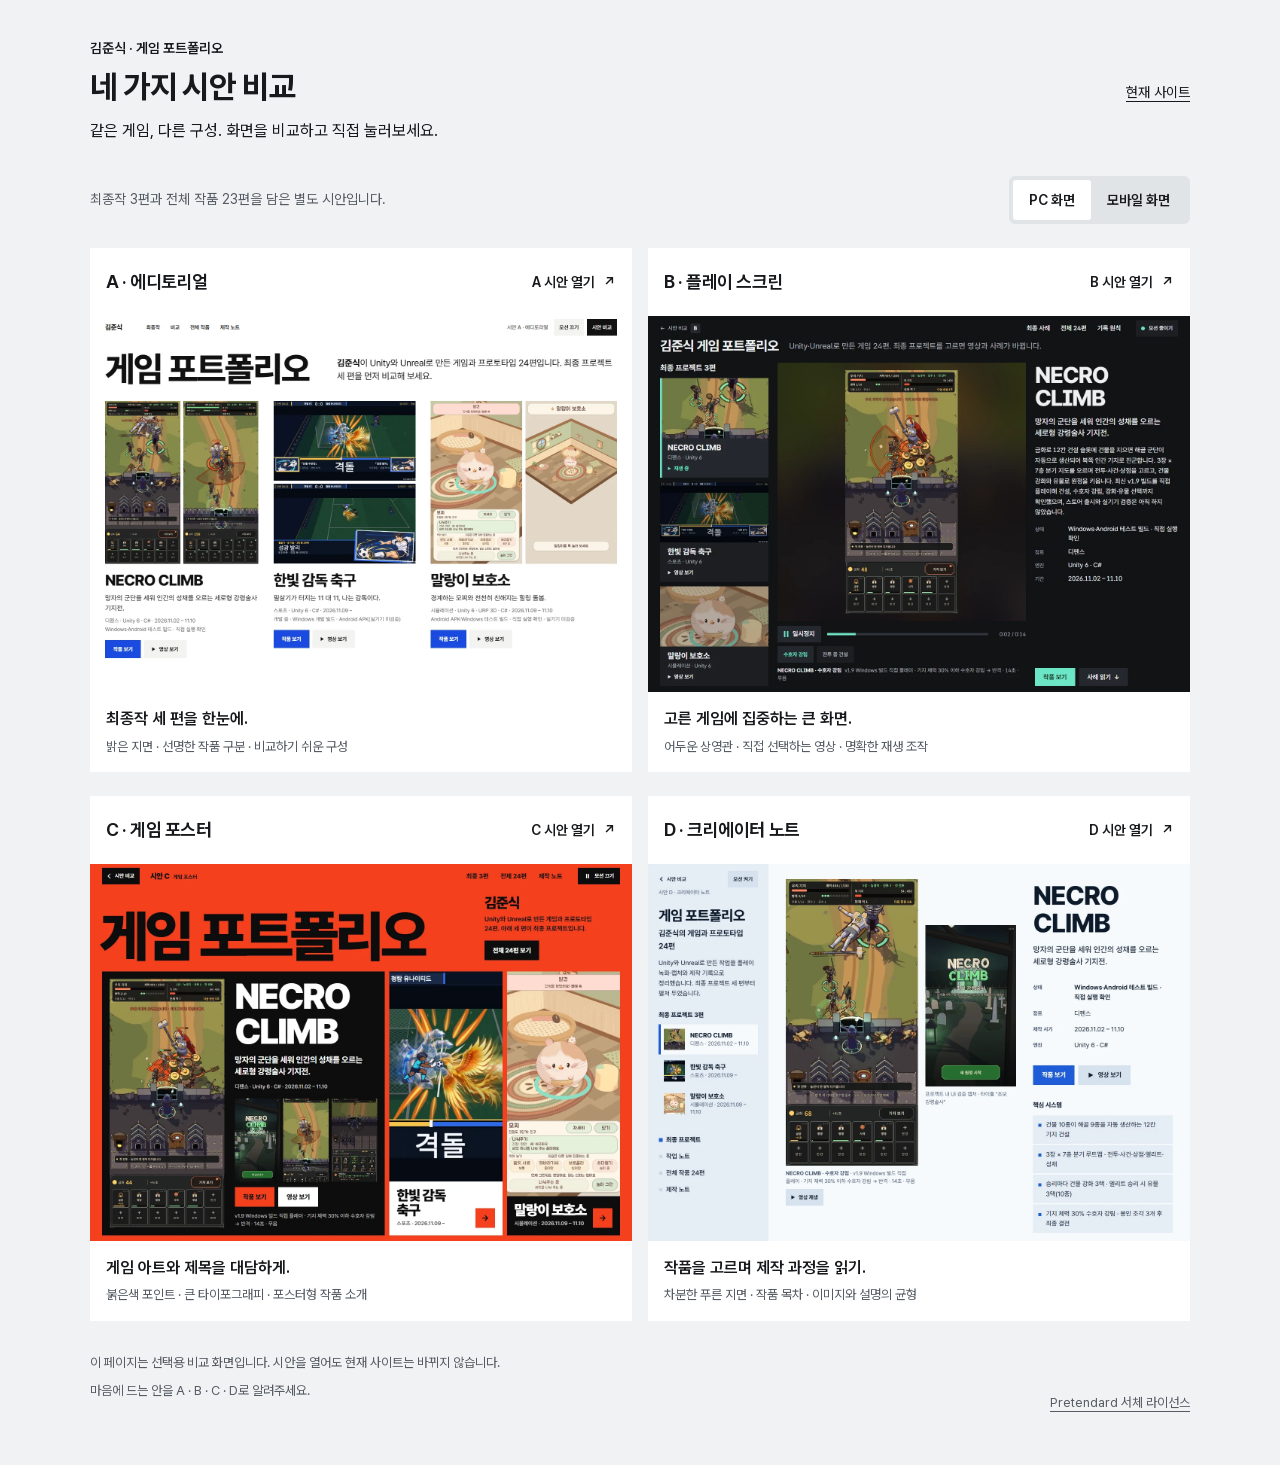
==== commit 36865c6b: "Redesign portfolio as cinematic per-game pages" ====
--- a/concepts/round-2/index.html
+++ b/concepts/round-2/index.html
@@ -18,7 +18,7 @@
       <a class="current" href="../../">현재 사이트</a>
     </header>
     <section class="toolbar" aria-label="미리보기 설정">
-      <p>최종작 3편과 전체 작품 24편을 담은 별도 시안입니다.</p>
+      <p>최종작 3편과 전체 작품 23편을 담은 별도 시안입니다.</p>
       <div class="view-switch" role="group" aria-label="미리보기 화면 크기">
         <button type="button" data-mode="desktop" aria-pressed="true">PC 화면</button>
         <button type="button" data-mode="mobile" aria-pressed="false">모바일 화면</button>
